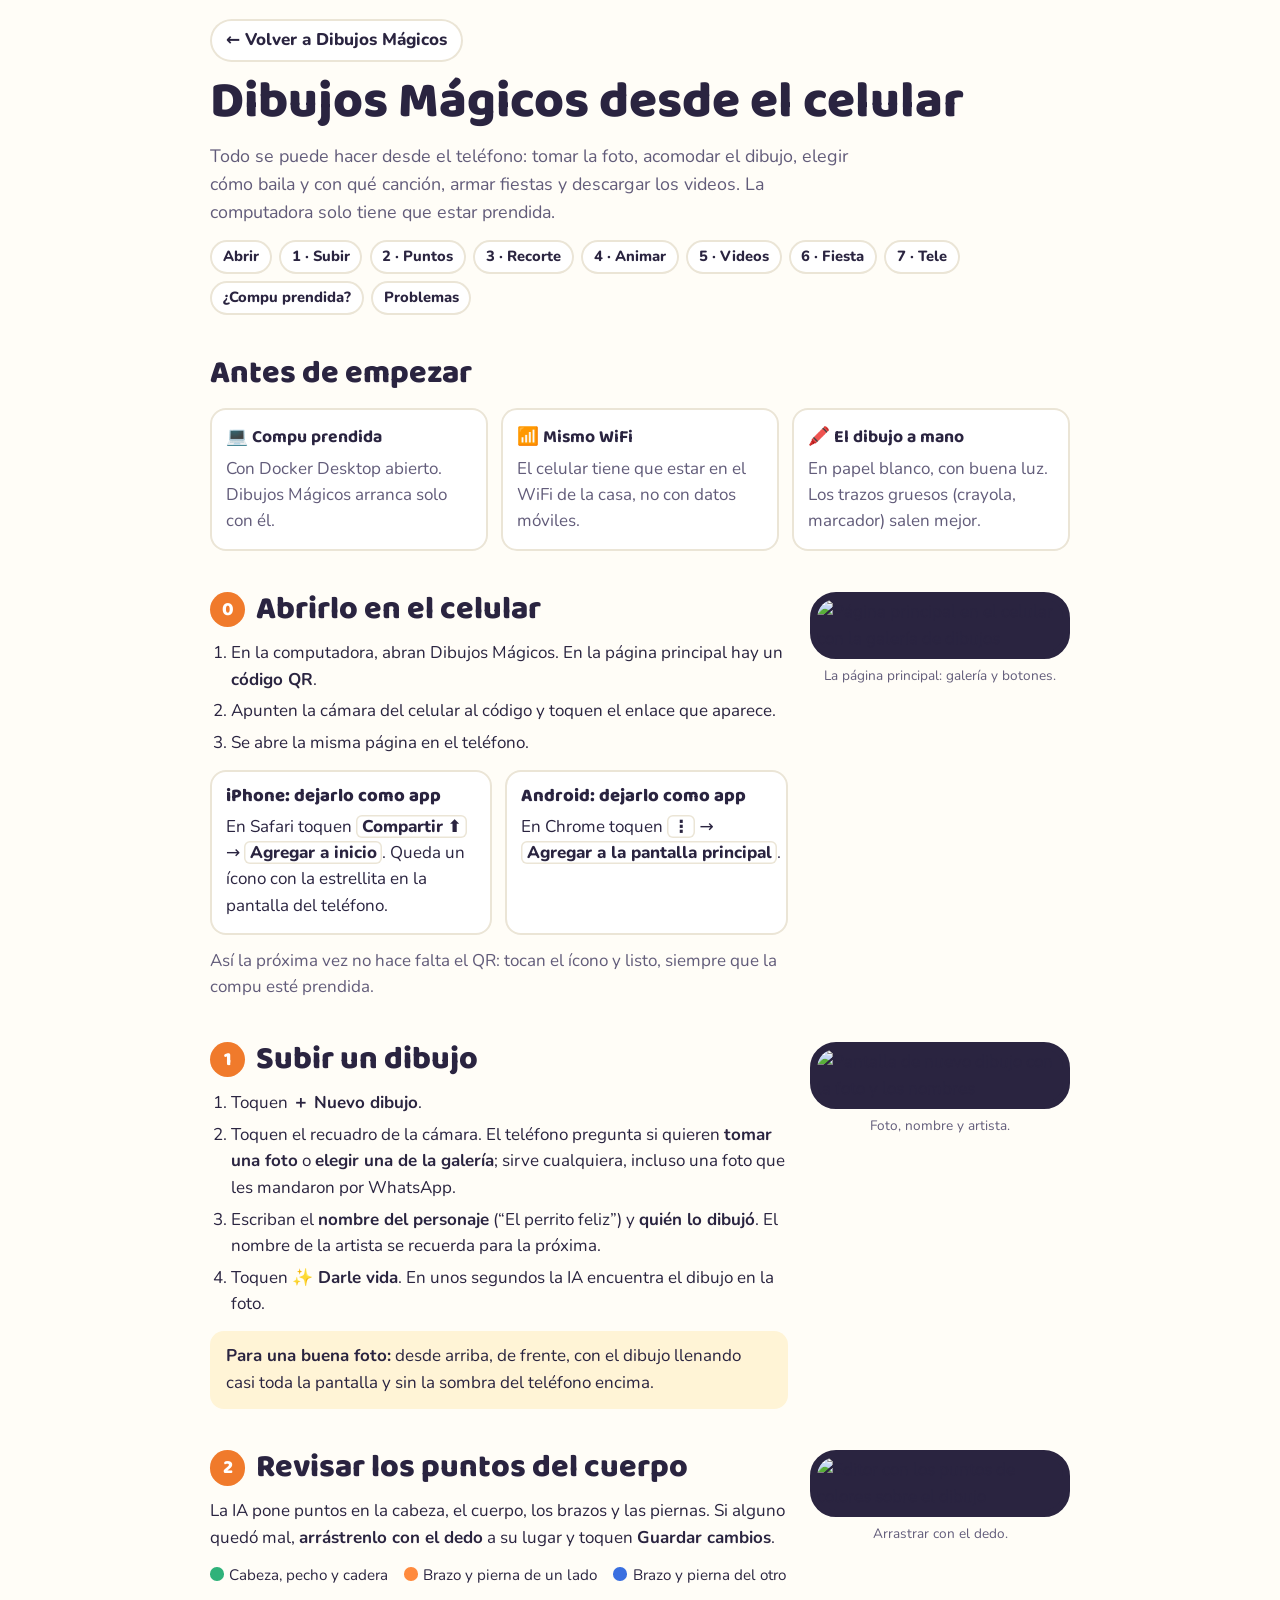
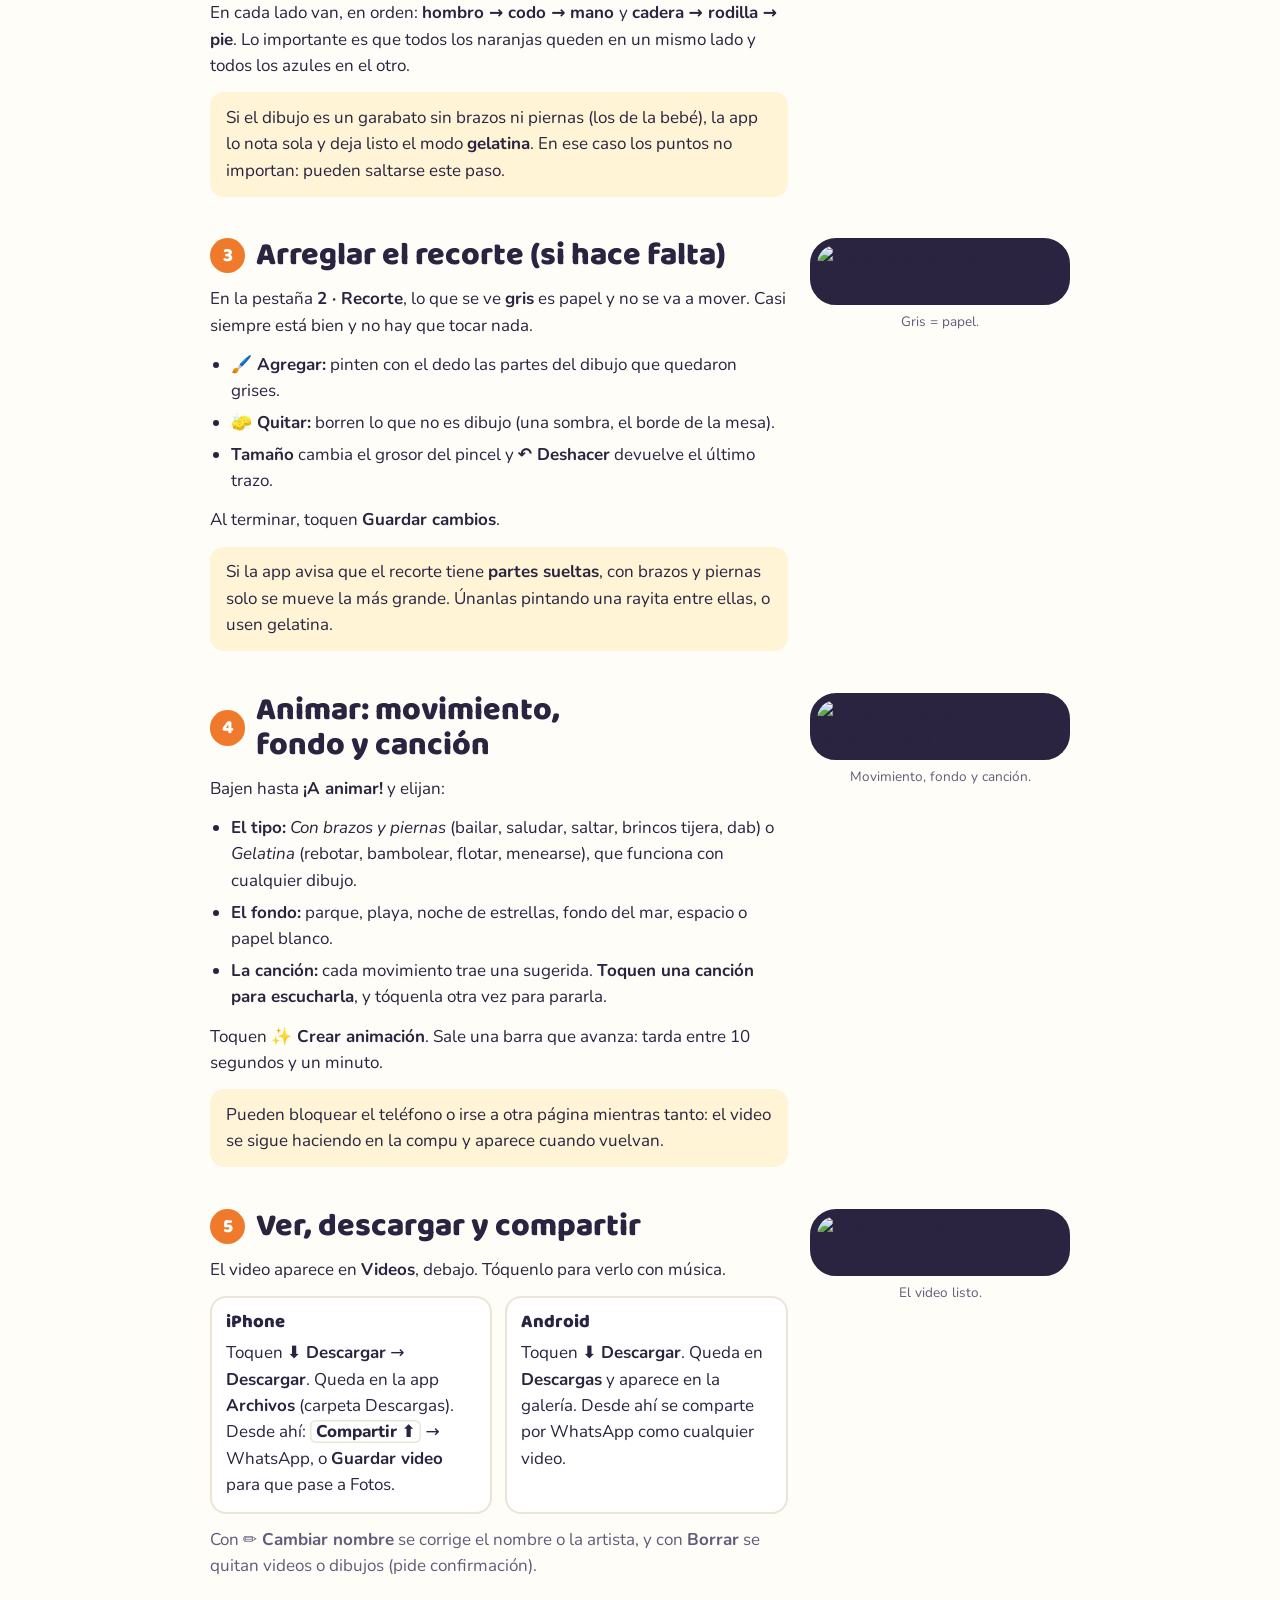
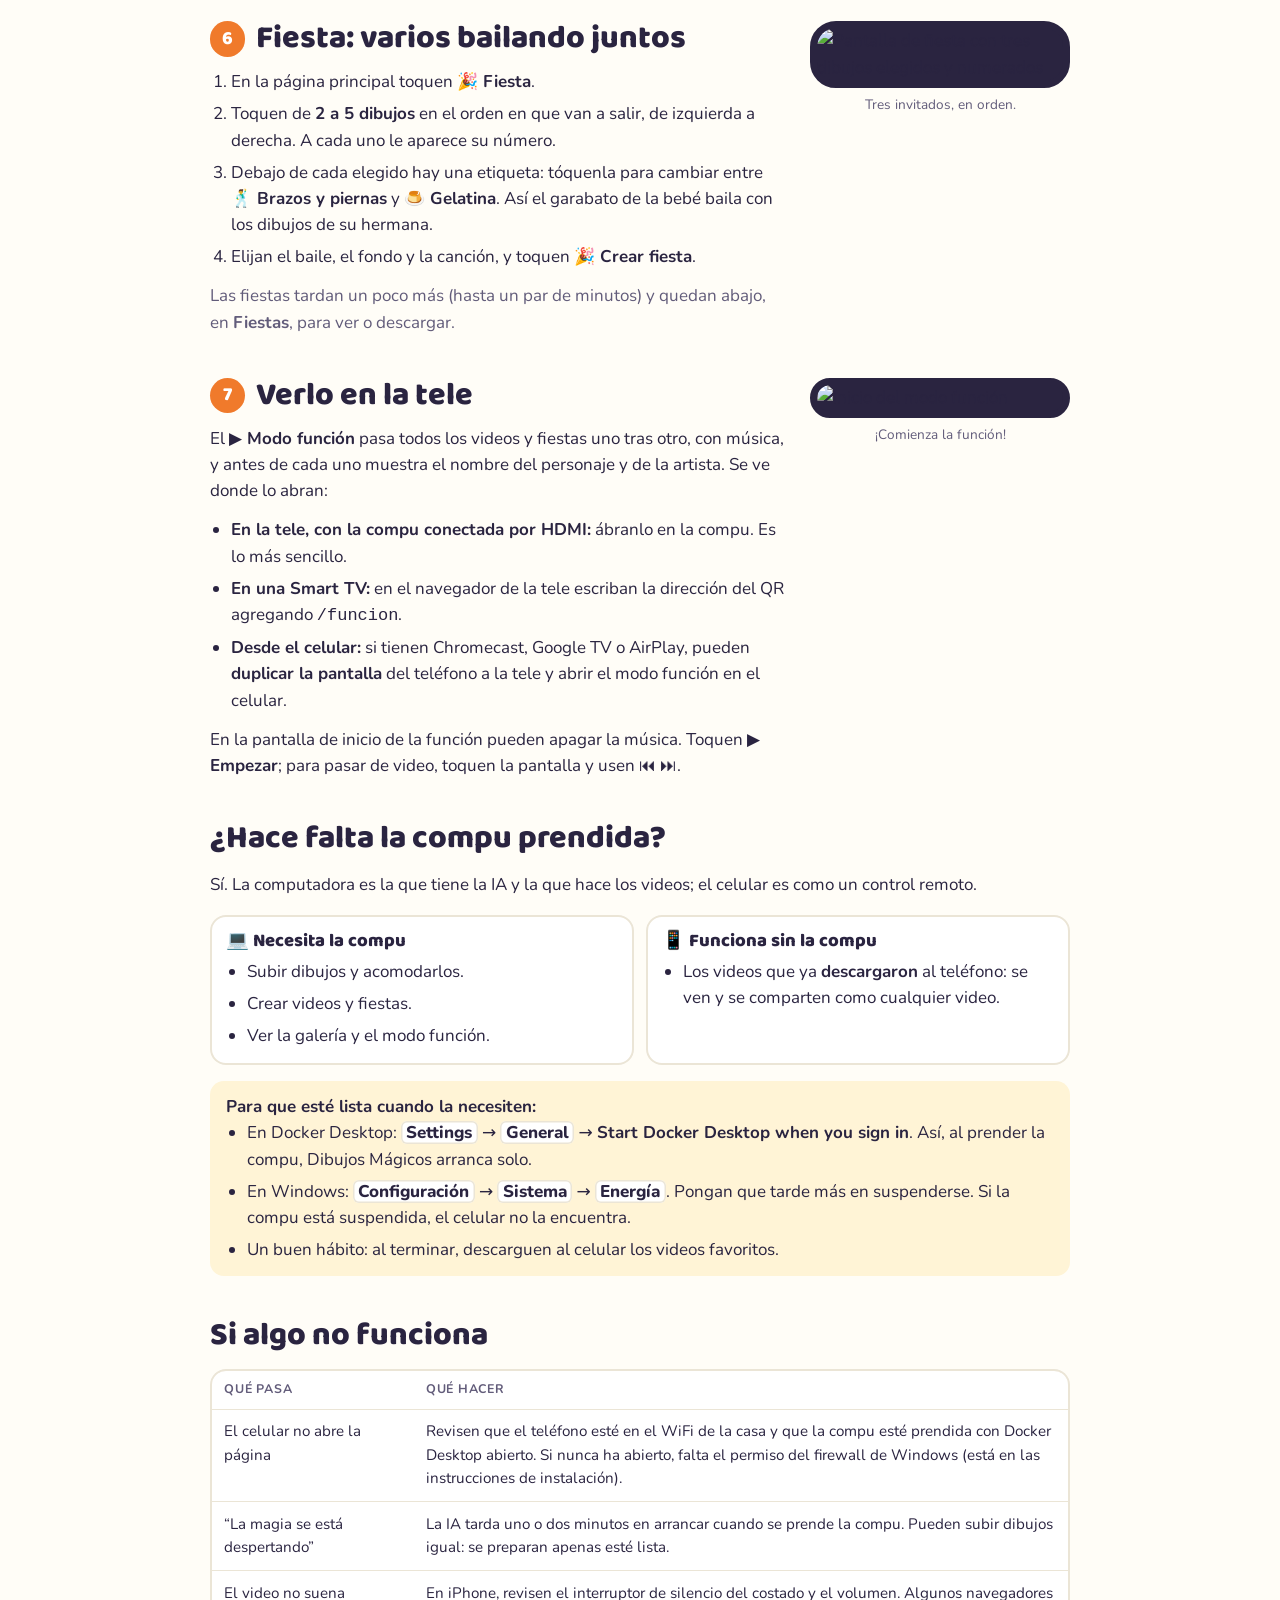
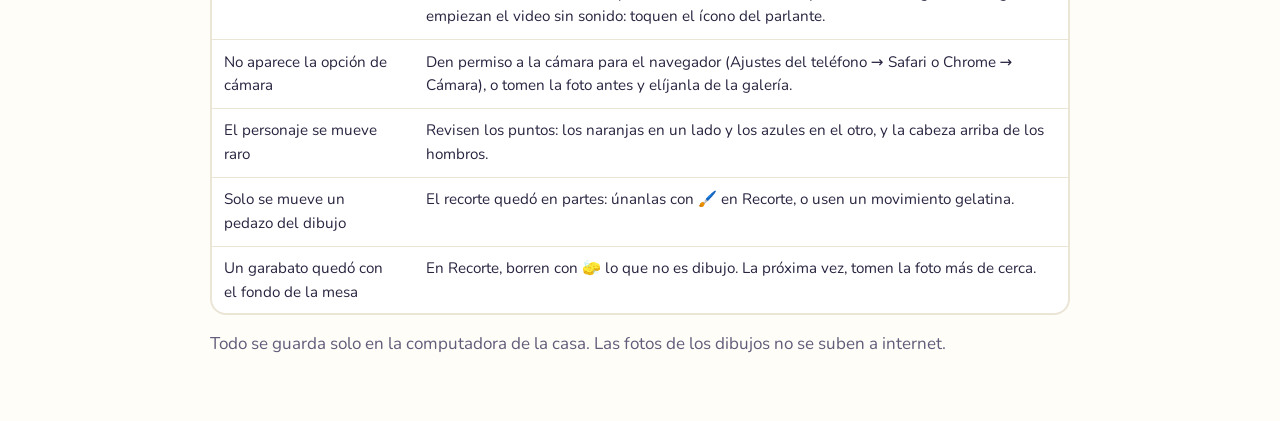
==== dibujos-magicos/app/static/ayuda.html @ 92620106 "Guía para usar Dibujos Mágicos desde el celular - Página /ayuda (botón "❓ Ayuda") con el paso a paso" ====
<!doctype html>
<html lang="es">
<head>
<meta charset="utf-8">
<meta name="viewport" content="width=device-width, initial-scale=1, viewport-fit=cover">
<title>Guía de Dibujos Mágicos</title>
<meta name="claude:viewport-fit-sides" content="cover">
<link rel="icon" href="/static/logo.svg">
<link rel="apple-touch-icon" href="/static/apple-touch-icon.png">
<link rel="manifest" href="/static/manifest.webmanifest">
<meta name="theme-color" content="#fffdf7">
<link rel="stylesheet" href="https://fonts.googleapis.com/css2?family=Baloo+2:wght@600;800&family=Nunito:wght@400;600;700;800&display=swap">
<!-- INICIO-ESTILO -->
<style>
/* Cuaderno de crayolas: papel cálido, una sola columna de lectura, capturas en marco de celular. Tema claro a propósito (como la app). */
:root{
  --papel:#fffdf7; --hoja:#ffffff; --tinta:#2a2440; --suave:#625c7a; --linea:#ebe5d6;
  --azul:#3a6fe0; --naranja:#f07a2b; --verde:#1f9e68; --amarillo:#ffc93c; --rosa:#e8517f;
  --titulo:"Baloo 2","Trebuchet MS",system-ui,sans-serif;
  --texto:"Nunito",system-ui,-apple-system,"Segoe UI",sans-serif;
  color-scheme:light;
}
*{box-sizing:border-box}
body{margin:0;background:var(--papel);color:var(--tinta);font-family:var(--texto);font-size:17px;line-height:1.55;
  padding-left:max(16px,env(safe-area-inset-left,0px));padding-right:max(16px,env(safe-area-inset-right,0px));padding-block:1.2rem 4rem}
.hoja{max-width:860px;margin:0 auto;display:flex;flex-direction:column;gap:2.6rem}
h1,h2,h3{font-family:var(--titulo);line-height:1.1;margin:0;text-wrap:balance}
h1{font-size:clamp(2.1rem,7vw,3.2rem);font-weight:800}
h2{font-size:clamp(1.5rem,4.6vw,2rem);font-weight:800}
h3{font-size:1.15rem;font-weight:800}
p,ul,ol{margin:0}
ul,ol{padding-left:1.3rem;display:flex;flex-direction:column;gap:.35rem}
a{color:var(--azul)}
a:focus-visible{outline:3px solid var(--amarillo);outline-offset:2px}
.suave{color:var(--suave)}
.volver{display:inline-flex;align-items:center;gap:.4rem;font-weight:800;text-decoration:none;color:var(--tinta);
  background:var(--hoja);border-radius:999px;padding:.5rem 1rem;box-shadow:0 0 0 2px var(--linea) inset;align-self:flex-start}
.cabecera{display:flex;flex-direction:column;gap:.8rem}
.cabecera .lead{font-size:1.12rem;color:var(--suave);max-width:60ch}
.indice{display:flex;flex-wrap:wrap;gap:.45rem}
.indice a{text-decoration:none;font-weight:800;font-size:.92rem;color:var(--tinta);background:var(--hoja);border-radius:999px;
  padding:.35rem .8rem;box-shadow:0 0 0 2px var(--linea) inset}
.antes{display:grid;grid-template-columns:repeat(3,1fr);gap:.8rem}
@media (max-width:700px){.antes{grid-template-columns:1fr}}
.antes div{background:var(--hoja);border-radius:16px;box-shadow:0 0 0 2px var(--linea) inset;padding:1rem;display:flex;flex-direction:column;gap:.3rem}
.antes b{font-family:var(--titulo);font-size:1.1rem}
section{display:flex;flex-direction:column;gap:1rem;scroll-margin-top:1rem}
.paso{display:grid;grid-template-columns:minmax(0,1fr) 260px;gap:1.4rem;align-items:start}
.paso.sin-foto{grid-template-columns:1fr}
@media (max-width:700px){.paso{grid-template-columns:1fr}}
.paso > div{display:flex;flex-direction:column;gap:.8rem;min-width:0}
.num{display:inline-grid;place-items:center;width:2.2rem;height:2.2rem;border-radius:50%;background:var(--naranja);color:#fff;
  font-family:var(--titulo);font-weight:800;font-size:1.2rem;flex:none}
.titulo-paso{display:flex;align-items:center;gap:.7rem}
figure{margin:0;display:flex;flex-direction:column;gap:.4rem;align-items:center}
.celular{width:100%;max-width:260px;border-radius:26px;border:7px solid var(--tinta);background:var(--tinta);overflow:hidden;display:block}
.celular img{width:100%;display:block;border-radius:18px}
figcaption{font-size:.85rem;color:var(--suave);text-align:center}
.consejo{background:#fff4d6;border-radius:14px;padding:.8rem 1rem}
.ojo{background:#fde8e5;border-radius:14px;padding:.8rem 1rem}
.colores{display:flex;flex-wrap:wrap;gap:.4rem 1rem;font-size:.95rem}
.colores span::before{content:"";display:inline-block;width:.85rem;height:.85rem;border-radius:50%;margin-right:.35rem;vertical-align:-1px;background:var(--c)}
.dos-col{display:grid;grid-template-columns:1fr 1fr;gap:.8rem}
@media (max-width:700px){.dos-col{grid-template-columns:1fr}}
.dos-col > div{background:var(--hoja);border-radius:16px;box-shadow:0 0 0 2px var(--linea) inset;padding:1rem;display:flex;flex-direction:column;gap:.5rem;min-width:0}
.tabla{overflow-x:auto;background:var(--hoja);border-radius:16px;box-shadow:0 0 0 2px var(--linea) inset}
table{border-collapse:collapse;width:100%;min-width:520px;font-size:.95rem}
th,td{text-align:left;padding:.65rem .9rem;border-bottom:1px solid var(--linea);vertical-align:top}
th{font-size:.78rem;letter-spacing:.06em;text-transform:uppercase;color:var(--suave)}
tr:last-child td{border-bottom:0}
kbd{font-family:var(--texto);font-weight:800;background:var(--hoja);border-radius:6px;padding:0 .35rem;box-shadow:0 0 0 1.5px var(--linea) inset;white-space:nowrap}
</style>
<!-- FIN-ESTILO -->
</head>
<body>
<!-- INICIO-CUERPO -->
<main class="hoja">
  <header class="cabecera">
    <a class="volver" href="/" id="volver">← Volver a Dibujos Mágicos</a>
    <h1>Dibujos Mágicos desde el celular</h1>
    <p class="lead">Todo se puede hacer desde el teléfono: tomar la foto, acomodar el dibujo, elegir cómo baila y con qué canción, armar fiestas y descargar los videos. La computadora solo tiene que estar prendida.</p>
    <nav class="indice" aria-label="Contenido">
      <a href="#abrir">Abrir</a><a href="#subir">1 · Subir</a><a href="#puntos">2 · Puntos</a><a href="#recorte">3 · Recorte</a>
      <a href="#animar">4 · Animar</a><a href="#videos">5 · Videos</a><a href="#fiesta">6 · Fiesta</a><a href="#tele">7 · Tele</a><a href="#compu">¿Compu prendida?</a><a href="#problemas">Problemas</a>
    </nav>
  </header>

  <section>
    <h2>Antes de empezar</h2>
    <div class="antes">
      <div><b>💻 Compu prendida</b><span class="suave">Con Docker Desktop abierto. Dibujos Mágicos arranca solo con él.</span></div>
      <div><b>📶 Mismo WiFi</b><span class="suave">El celular tiene que estar en el WiFi de la casa, no con datos móviles.</span></div>
      <div><b>🖍️ El dibujo a mano</b><span class="suave">En papel blanco, con buena luz. Los trazos gruesos (crayola, marcador) salen mejor.</span></div>
    </div>
  </section>

  <section id="abrir">
    <div class="paso">
      <div>
        <div class="titulo-paso"><span class="num">0</span><h2>Abrirlo en el celular</h2></div>
        <ol>
          <li>En la computadora, abran Dibujos Mágicos. En la página principal hay un <b>código QR</b>.</li>
          <li>Apunten la cámara del celular al código y toquen el enlace que aparece.</li>
          <li>Se abre la misma página en el teléfono.</li>
        </ol>
        <div class="dos-col">
          <div><h3>iPhone: dejarlo como app</h3><p>En Safari toquen <kbd>Compartir ⬆︎</kbd> → <kbd>Agregar a inicio</kbd>. Queda un ícono con la estrellita en la pantalla del teléfono.</p></div>
          <div><h3>Android: dejarlo como app</h3><p>En Chrome toquen <kbd>⋮</kbd> → <kbd>Agregar a la pantalla principal</kbd>.</p></div>
        </div>
        <p class="suave">Así la próxima vez no hace falta el QR: tocan el ícono y listo, siempre que la compu esté prendida.</p>
      </div>
      <figure><span class="celular"><img src="/static/ayuda/01-inicio.jpg" alt="Página principal en el celular con la galería de dibujos" loading="lazy"></span><figcaption>La página principal: galería y botones.</figcaption></figure>
    </div>
  </section>

  <section id="subir">
    <div class="paso">
      <div>
        <div class="titulo-paso"><span class="num">1</span><h2>Subir un dibujo</h2></div>
        <ol>
          <li>Toquen <b>＋ Nuevo dibujo</b>.</li>
          <li>Toquen el recuadro de la cámara. El teléfono pregunta si quieren <b>tomar una foto</b> o <b>elegir una de la galería</b>; sirve cualquiera, incluso una foto que les mandaron por WhatsApp.</li>
          <li>Escriban el <b>nombre del personaje</b> (“El perrito feliz”) y <b>quién lo dibujó</b>. El nombre de la artista se recuerda para la próxima.</li>
          <li>Toquen <b>✨ Darle vida</b>. En unos segundos la IA encuentra el dibujo en la foto.</li>
        </ol>
        <div class="consejo"><b>Para una buena foto:</b> desde arriba, de frente, con el dibujo llenando casi toda la pantalla y sin la sombra del teléfono encima.</div>
      </div>
      <figure><span class="celular"><img src="/static/ayuda/02-nuevo.jpg" alt="Pantalla de nuevo dibujo con la foto y los nombres" loading="lazy"></span><figcaption>Foto, nombre y artista.</figcaption></figure>
    </div>
  </section>

  <section id="puntos">
    <div class="paso">
      <div>
        <div class="titulo-paso"><span class="num">2</span><h2>Revisar los puntos del cuerpo</h2></div>
        <p>La IA pone puntos en la cabeza, el cuerpo, los brazos y las piernas. Si alguno quedó mal, <b>arrástrenlo con el dedo</b> a su lugar y toquen <b>Guardar cambios</b>.</p>
        <div class="colores">
          <span style="--c:#2fb27a">Cabeza, pecho y cadera</span>
          <span style="--c:#ff8a3d">Brazo y pierna de un lado</span>
          <span style="--c:#3a6fe0">Brazo y pierna del otro</span>
        </div>
        <p>En cada lado van, en orden: <b>hombro → codo → mano</b> y <b>cadera → rodilla → pie</b>. Lo importante es que todos los naranjas queden en un mismo lado y todos los azules en el otro.</p>
        <div class="consejo">Si el dibujo es un garabato sin brazos ni piernas (los de la bebé), la app lo nota sola y deja listo el modo <b>gelatina</b>. En ese caso los puntos no importan: pueden saltarse este paso.</div>
      </div>
      <figure><span class="celular"><img src="/static/ayuda/03-puntos.jpg" alt="Editor con los puntos de colores sobre el dibujo" loading="lazy"></span><figcaption>Arrastrar con el dedo.</figcaption></figure>
    </div>
  </section>

  <section id="recorte">
    <div class="paso">
      <div>
        <div class="titulo-paso"><span class="num">3</span><h2>Arreglar el recorte (si hace falta)</h2></div>
        <p>En la pestaña <b>2 · Recorte</b>, lo que se ve <b>gris</b> es papel y no se va a mover. Casi siempre está bien y no hay que tocar nada.</p>
        <ul>
          <li><b>🖌️ Agregar:</b> pinten con el dedo las partes del dibujo que quedaron grises.</li>
          <li><b>🧽 Quitar:</b> borren lo que no es dibujo (una sombra, el borde de la mesa).</li>
          <li><b>Tamaño</b> cambia el grosor del pincel y <b>↶ Deshacer</b> devuelve el último trazo.</li>
        </ul>
        <p>Al terminar, toquen <b>Guardar cambios</b>.</p>
        <div class="consejo">Si la app avisa que el recorte tiene <b>partes sueltas</b>, con brazos y piernas solo se mueve la más grande. Únanlas pintando una rayita entre ellas, o usen gelatina.</div>
      </div>
      <figure><span class="celular"><img src="/static/ayuda/04-recorte.jpg" alt="Pestaña de recorte con el papel en gris y los pinceles" loading="lazy"></span><figcaption>Gris = papel.</figcaption></figure>
    </div>
  </section>

  <section id="animar">
    <div class="paso">
      <div>
        <div class="titulo-paso"><span class="num">4</span><h2>Animar: movimiento, fondo y canción</h2></div>
        <p>Bajen hasta <b>¡A animar!</b> y elijan:</p>
        <ul>
          <li><b>El tipo:</b> <i>Con brazos y piernas</i> (bailar, saludar, saltar, brincos tijera, dab) o <i>Gelatina</i> (rebotar, bambolear, flotar, menearse), que funciona con cualquier dibujo.</li>
          <li><b>El fondo:</b> parque, playa, noche de estrellas, fondo del mar, espacio o papel blanco.</li>
          <li><b>La canción:</b> cada movimiento trae una sugerida. <b>Toquen una canción para escucharla</b>, y tóquenla otra vez para pararla.</li>
        </ul>
        <p>Toquen <b>✨ Crear animación</b>. Sale una barra que avanza: tarda entre 10 segundos y un minuto.</p>
        <div class="consejo">Pueden bloquear el teléfono o irse a otra página mientras tanto: el video se sigue haciendo en la compu y aparece cuando vuelvan.</div>
      </div>
      <figure><span class="celular"><img src="/static/ayuda/05-animar.jpg" alt="Panel para elegir movimiento, fondo y música" loading="lazy"></span><figcaption>Movimiento, fondo y canción.</figcaption></figure>
    </div>
  </section>

  <section id="videos">
    <div class="paso">
      <div>
        <div class="titulo-paso"><span class="num">5</span><h2>Ver, descargar y compartir</h2></div>
        <p>El video aparece en <b>Videos</b>, debajo. Tóquenlo para verlo con música.</p>
        <div class="dos-col">
          <div><h3>iPhone</h3><p>Toquen <b>⬇ Descargar</b> → <b>Descargar</b>. Queda en la app <b>Archivos</b> (carpeta Descargas). Desde ahí: <kbd>Compartir ⬆︎</kbd> → WhatsApp, o <b>Guardar video</b> para que pase a Fotos.</p></div>
          <div><h3>Android</h3><p>Toquen <b>⬇ Descargar</b>. Queda en <b>Descargas</b> y aparece en la galería. Desde ahí se comparte por WhatsApp como cualquier video.</p></div>
        </div>
        <p class="suave">Con <b>✏️ Cambiar nombre</b> se corrige el nombre o la artista, y con <b>Borrar</b> se quitan videos o dibujos (pide confirmación).</p>
      </div>
      <figure><span class="celular"><img src="/static/ayuda/06-video.jpg" alt="Video terminado con botones de descargar y borrar" loading="lazy"></span><figcaption>El video listo.</figcaption></figure>
    </div>
  </section>

  <section id="fiesta">
    <div class="paso">
      <div>
        <div class="titulo-paso"><span class="num">6</span><h2>Fiesta: varios bailando juntos</h2></div>
        <ol>
          <li>En la página principal toquen <b>🎉 Fiesta</b>.</li>
          <li>Toquen de <b>2 a 5 dibujos</b> en el orden en que van a salir, de izquierda a derecha. A cada uno le aparece su número.</li>
          <li>Debajo de cada elegido hay una etiqueta: tóquenla para cambiar entre <b>🕺 Brazos y piernas</b> y <b>🍮 Gelatina</b>. Así el garabato de la bebé baila con los dibujos de su hermana.</li>
          <li>Elijan el baile, el fondo y la canción, y toquen <b>🎉 Crear fiesta</b>.</li>
        </ol>
        <p class="suave">Las fiestas tardan un poco más (hasta un par de minutos) y quedan abajo, en <b>Fiestas</b>, para ver o descargar.</p>
      </div>
      <figure><span class="celular"><img src="/static/ayuda/07-fiesta.jpg" alt="Pantalla de fiesta con tres dibujos elegidos y numerados" loading="lazy"></span><figcaption>Tres invitados, en orden.</figcaption></figure>
    </div>
  </section>

  <section id="tele">
    <div class="paso">
      <div>
        <div class="titulo-paso"><span class="num">7</span><h2>Verlo en la tele</h2></div>
        <p>El <b>▶ Modo función</b> pasa todos los videos y fiestas uno tras otro, con música, y antes de cada uno muestra el nombre del personaje y de la artista. Se ve donde lo abran:</p>
        <ul>
          <li><b>En la tele, con la compu conectada por HDMI:</b> ábranlo en la compu. Es lo más sencillo.</li>
          <li><b>En una Smart TV:</b> en el navegador de la tele escriban la dirección del QR agregando <code>/funcion</code>.</li>
          <li><b>Desde el celular:</b> si tienen Chromecast, Google TV o AirPlay, pueden <b>duplicar la pantalla</b> del teléfono a la tele y abrir el modo función en el celular.</li>
        </ul>
        <p>En la pantalla de inicio de la función pueden apagar la música. Toquen <b>▶ Empezar</b>; para pasar de video, toquen la pantalla y usen ⏮ ⏭.</p>
      </div>
      <figure><span class="celular"><img src="/static/ayuda/08-funcion.jpg" alt="Inicio del modo función" loading="lazy"></span><figcaption>¡Comienza la función!</figcaption></figure>
    </div>
  </section>

  <section id="compu">
    <h2>¿Hace falta la compu prendida?</h2>
    <p>Sí. La computadora es la que tiene la IA y la que hace los videos; el celular es como un control remoto.</p>
    <div class="dos-col">
      <div><h3>💻 Necesita la compu</h3><ul><li>Subir dibujos y acomodarlos.</li><li>Crear videos y fiestas.</li><li>Ver la galería y el modo función.</li></ul></div>
      <div><h3>📱 Funciona sin la compu</h3><ul><li>Los videos que ya <b>descargaron</b> al teléfono: se ven y se comparten como cualquier video.</li></ul></div>
    </div>
    <div class="consejo"><b>Para que esté lista cuando la necesiten:</b>
      <ul>
        <li>En Docker Desktop: <kbd>Settings</kbd> → <kbd>General</kbd> → <b>Start Docker Desktop when you sign in</b>. Así, al prender la compu, Dibujos Mágicos arranca solo.</li>
        <li>En Windows: <kbd>Configuración</kbd> → <kbd>Sistema</kbd> → <kbd>Energía</kbd>. Pongan que tarde más en suspenderse. Si la compu está suspendida, el celular no la encuentra.</li>
        <li>Un buen hábito: al terminar, descarguen al celular los videos favoritos.</li>
      </ul>
    </div>
  </section>

  <section id="problemas">
    <h2>Si algo no funciona</h2>
    <div class="tabla"><table>
      <thead><tr><th>Qué pasa</th><th>Qué hacer</th></tr></thead>
      <tbody>
        <tr><td>El celular no abre la página</td><td>Revisen que el teléfono esté en el WiFi de la casa y que la compu esté prendida con Docker Desktop abierto. Si nunca ha abierto, falta el permiso del firewall de Windows (está en las instrucciones de instalación).</td></tr>
        <tr><td>“La magia se está despertando”</td><td>La IA tarda uno o dos minutos en arrancar cuando se prende la compu. Pueden subir dibujos igual: se preparan apenas esté lista.</td></tr>
        <tr><td>El video no suena</td><td>En iPhone, revisen el interruptor de silencio del costado y el volumen. Algunos navegadores empiezan el video sin sonido: toquen el ícono del parlante.</td></tr>
        <tr><td>No aparece la opción de cámara</td><td>Den permiso a la cámara para el navegador (Ajustes del teléfono → Safari o Chrome → Cámara), o tomen la foto antes y elíjanla de la galería.</td></tr>
        <tr><td>El personaje se mueve raro</td><td>Revisen los puntos: los naranjas en un lado y los azules en el otro, y la cabeza arriba de los hombros.</td></tr>
        <tr><td>Solo se mueve un pedazo del dibujo</td><td>El recorte quedó en partes: únanlas con 🖌️ en Recorte, o usen un movimiento gelatina.</td></tr>
        <tr><td>Un garabato quedó con el fondo de la mesa</td><td>En Recorte, borren con 🧽 lo que no es dibujo. La próxima vez, tomen la foto más de cerca.</td></tr>
      </tbody>
    </table></div>
    <p class="suave">Todo se guarda solo en la computadora de la casa. Las fotos de los dibujos no se suben a internet.</p>
  </section>
</main>
<!-- FIN-CUERPO -->
</body>
</html>
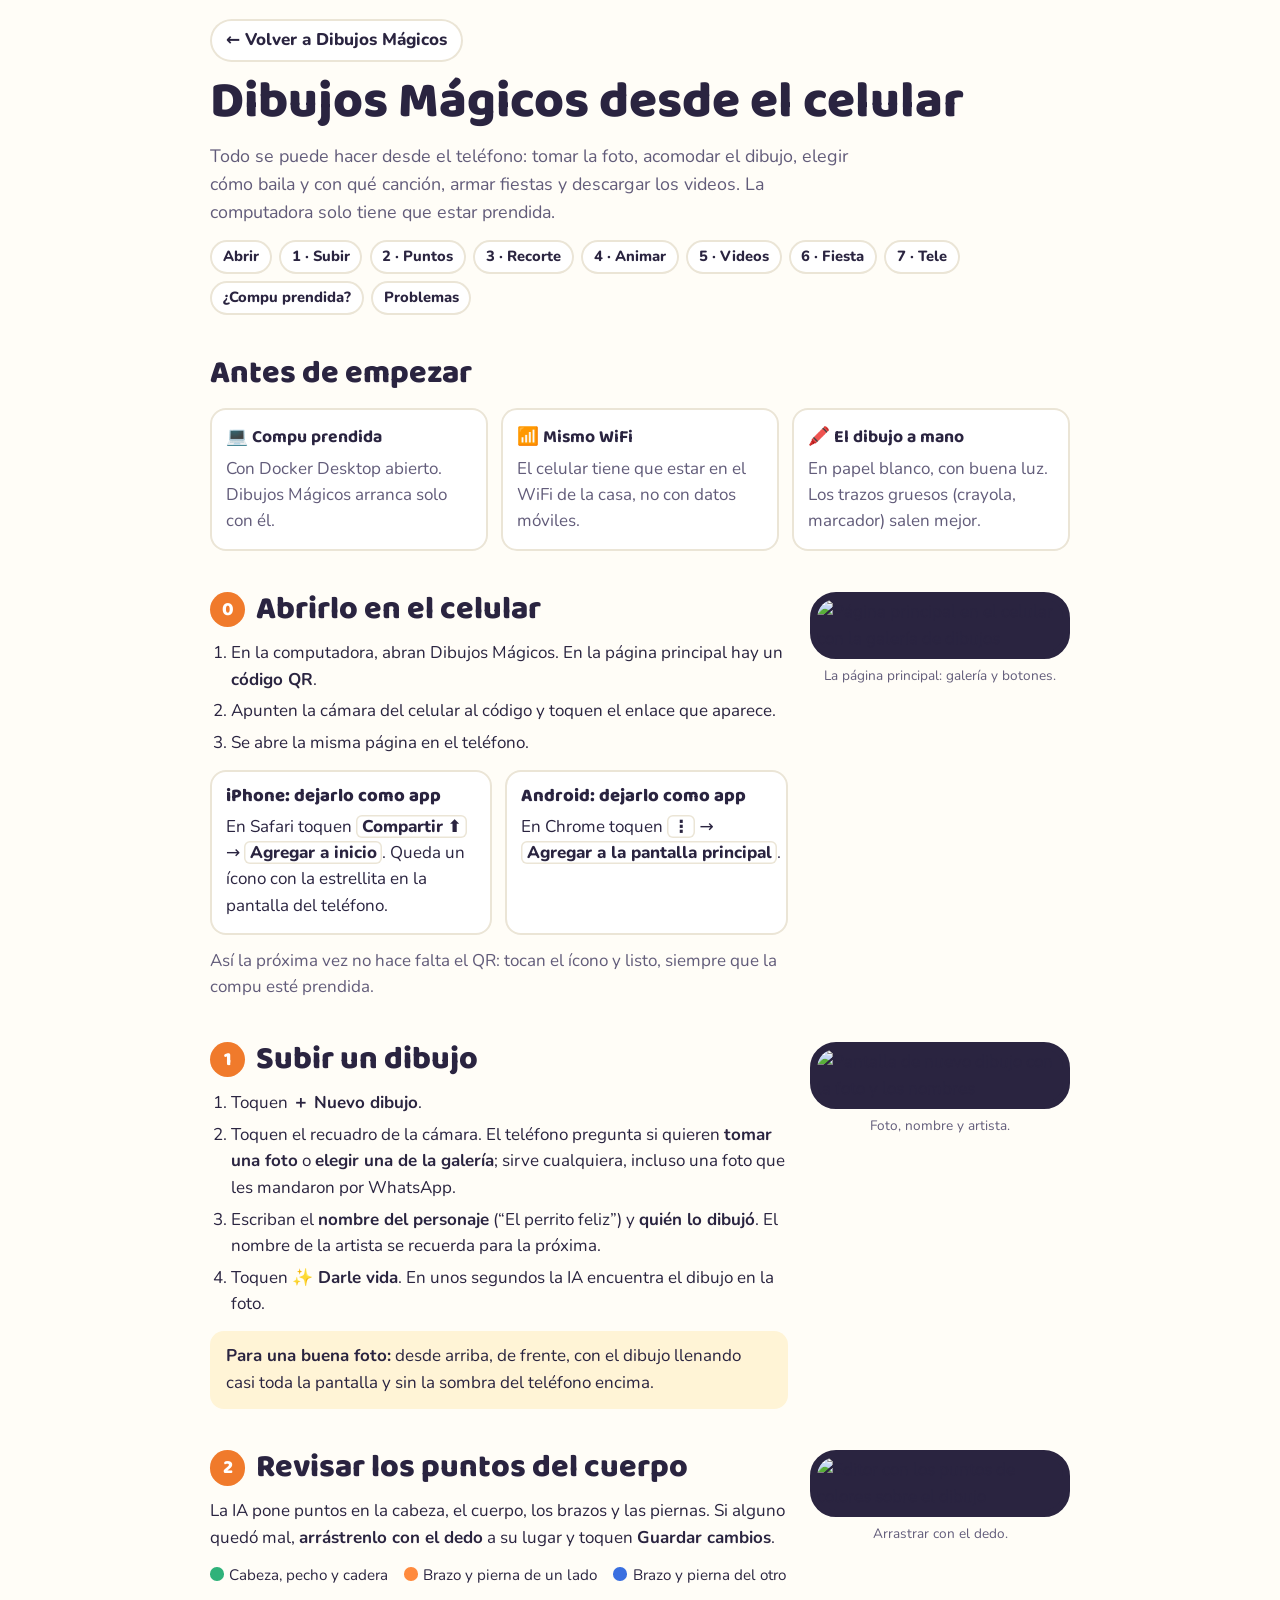
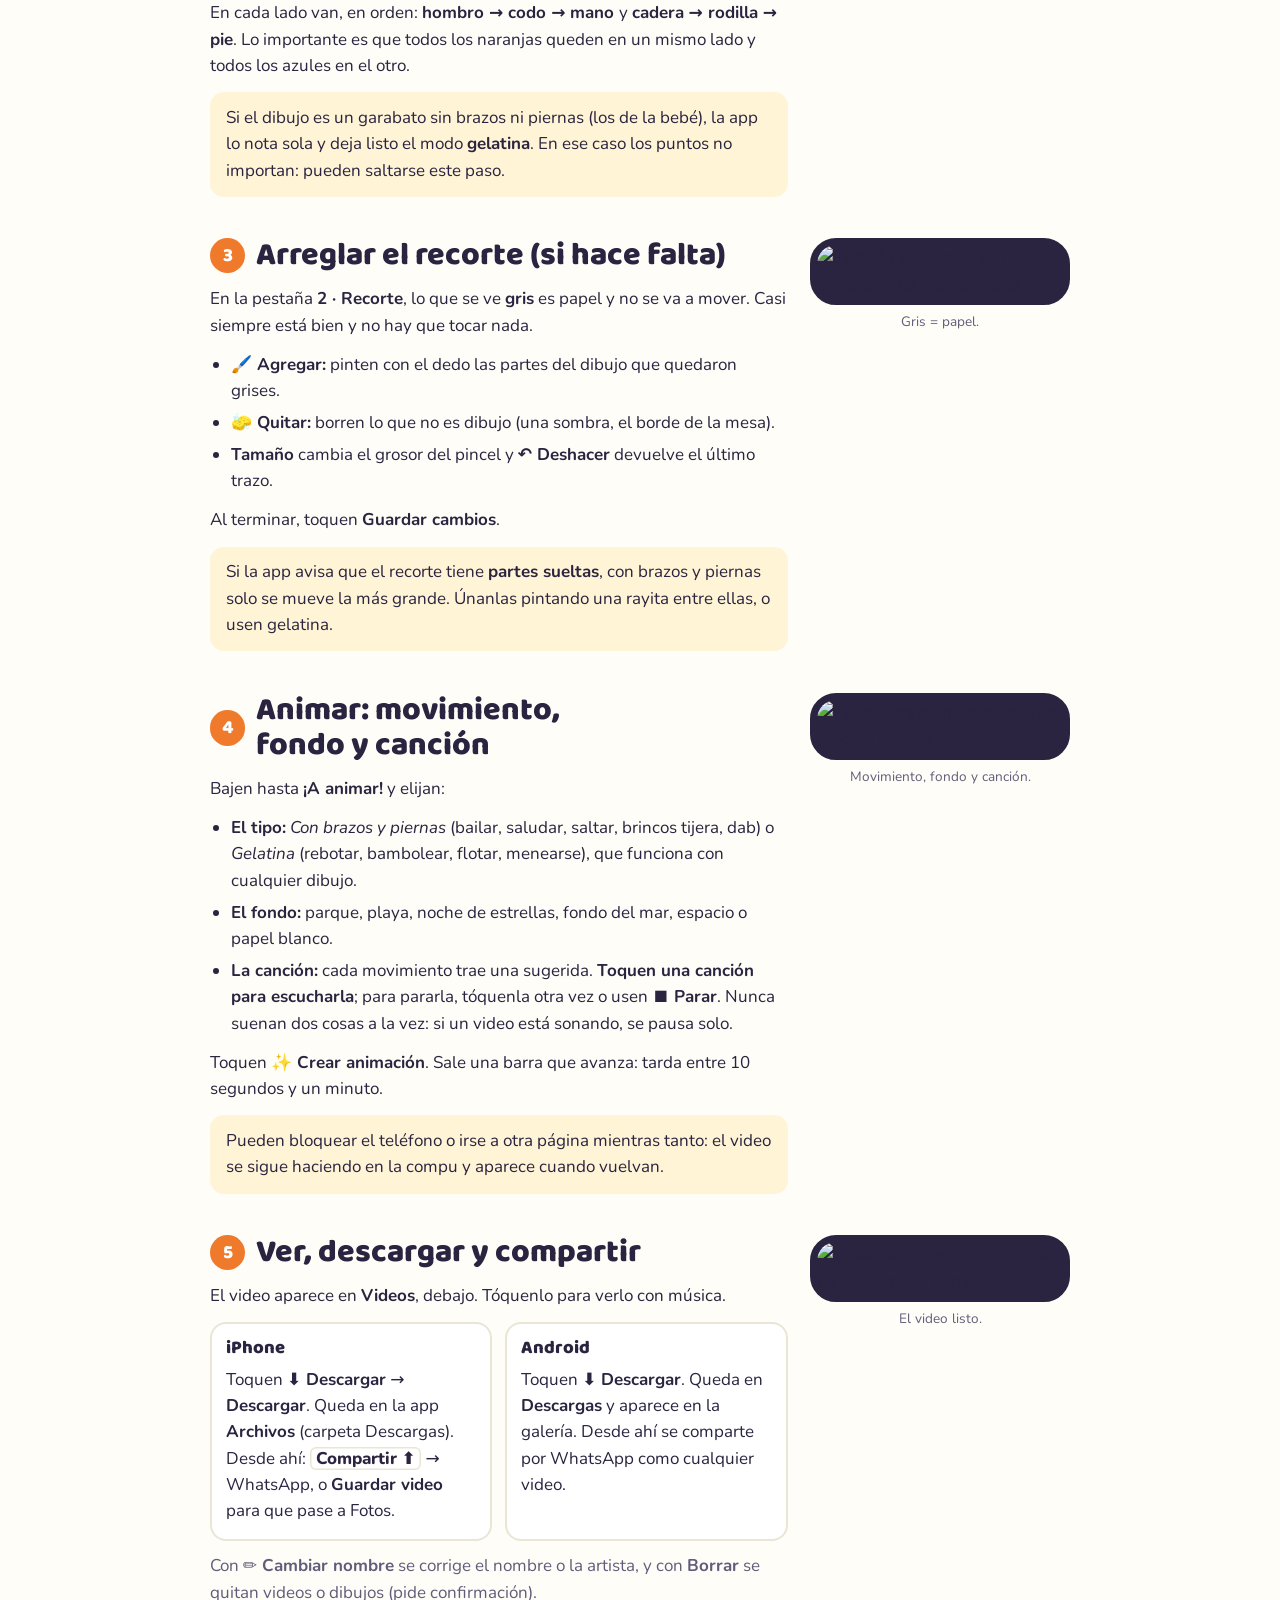
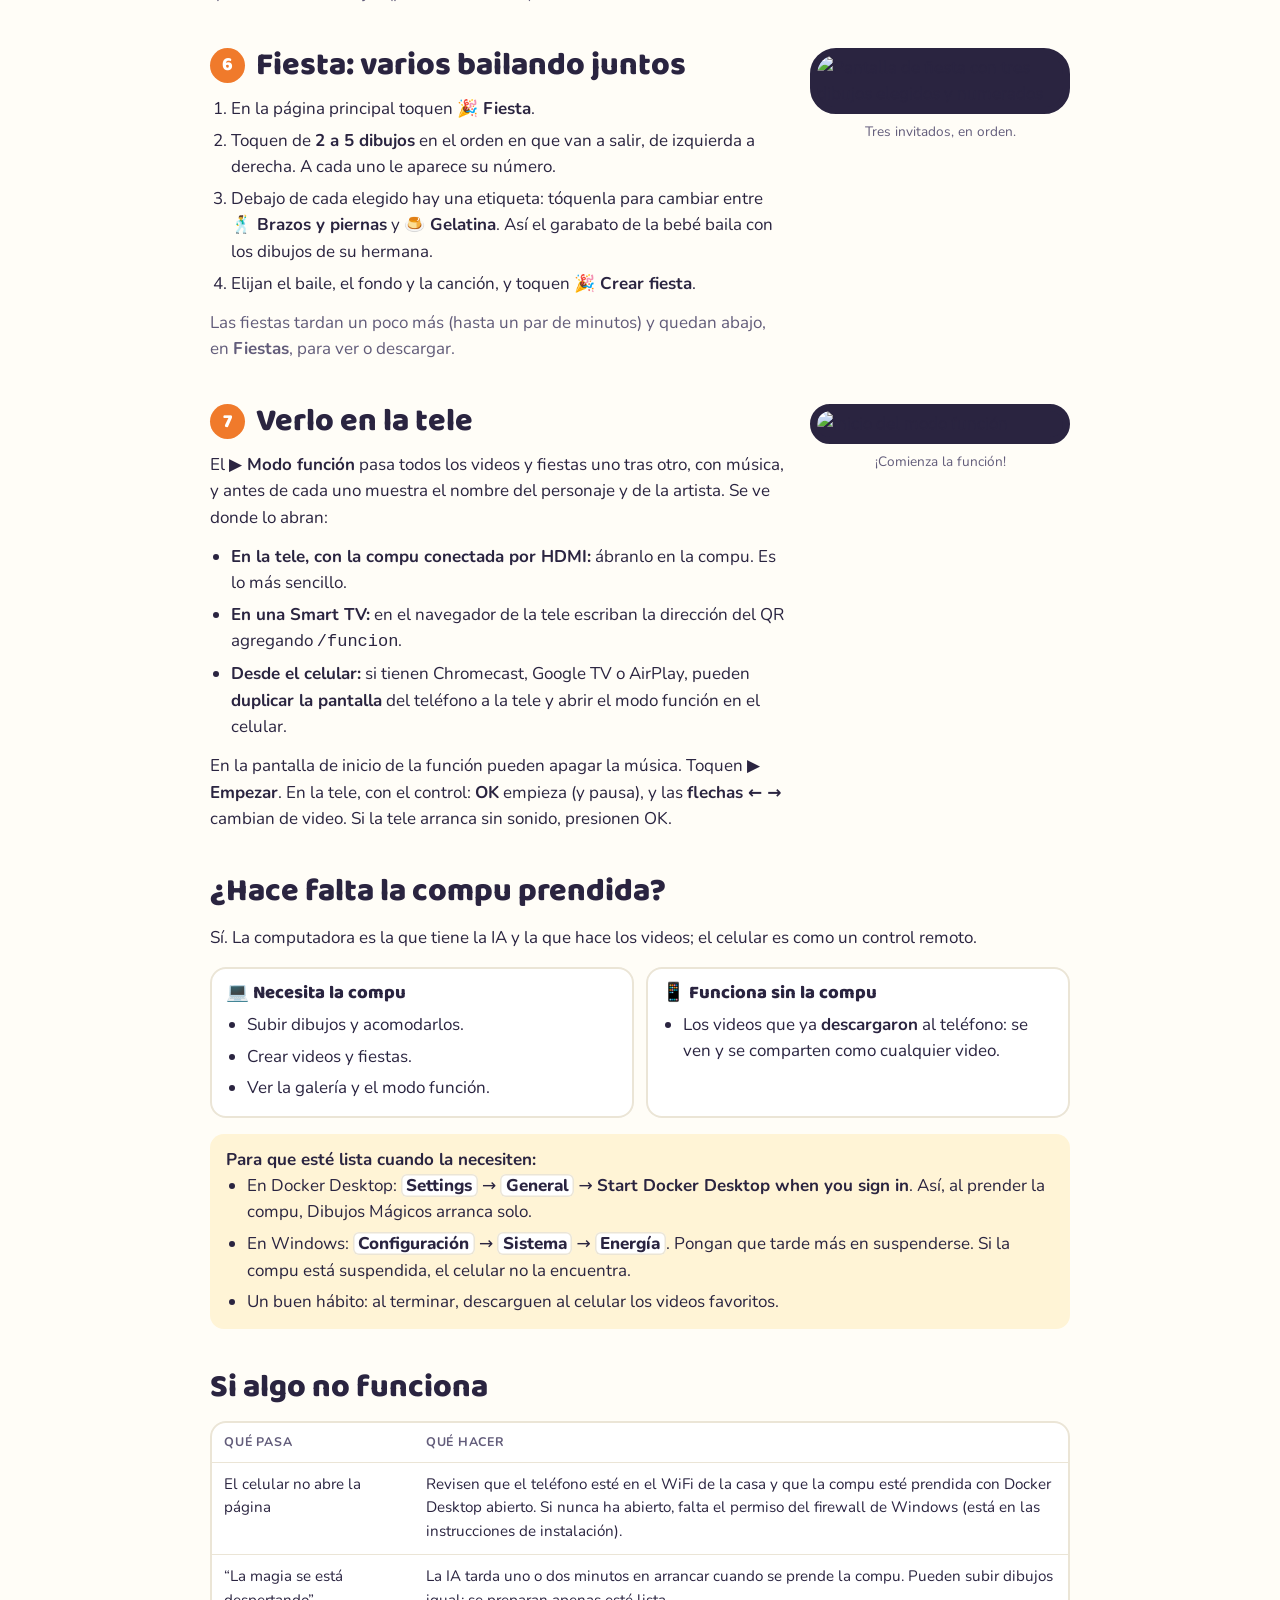
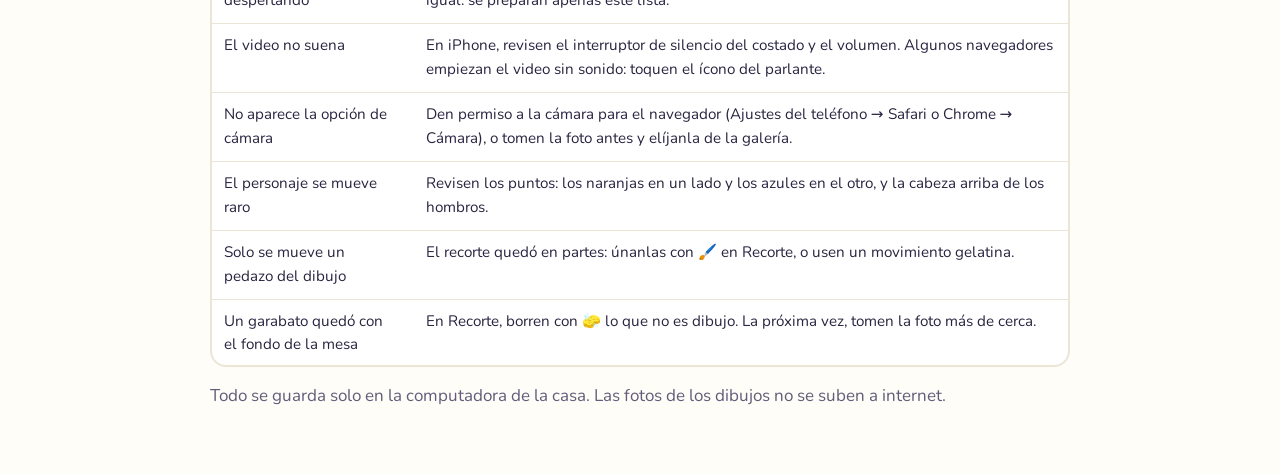
==== commit 02cc29f0: "Modo función para Smart TV, un solo sonido a la vez y cinco canciones nuevas - Modo función reescrit" ====
--- a/dibujos-magicos/app/static/ayuda.html
+++ b/dibujos-magicos/app/static/ayuda.html
@@ -171,7 +171,7 @@
         <ul>
           <li><b>El tipo:</b> <i>Con brazos y piernas</i> (bailar, saludar, saltar, brincos tijera, dab) o <i>Gelatina</i> (rebotar, bambolear, flotar, menearse), que funciona con cualquier dibujo.</li>
           <li><b>El fondo:</b> parque, playa, noche de estrellas, fondo del mar, espacio o papel blanco.</li>
-          <li><b>La canción:</b> cada movimiento trae una sugerida. <b>Toquen una canción para escucharla</b>, y tóquenla otra vez para pararla.</li>
+          <li><b>La canción:</b> cada movimiento trae una sugerida. <b>Toquen una canción para escucharla</b>; para pararla, tóquenla otra vez o usen <b>⏹ Parar</b>. Nunca suenan dos cosas a la vez: si un video está sonando, se pausa solo.</li>
         </ul>
         <p>Toquen <b>✨ Crear animación</b>. Sale una barra que avanza: tarda entre 10 segundos y un minuto.</p>
         <div class="consejo">Pueden bloquear el teléfono o irse a otra página mientras tanto: el video se sigue haciendo en la compu y aparece cuando vuelvan.</div>
@@ -221,7 +221,7 @@
           <li><b>En una Smart TV:</b> en el navegador de la tele escriban la dirección del QR agregando <code>/funcion</code>.</li>
           <li><b>Desde el celular:</b> si tienen Chromecast, Google TV o AirPlay, pueden <b>duplicar la pantalla</b> del teléfono a la tele y abrir el modo función en el celular.</li>
         </ul>
-        <p>En la pantalla de inicio de la función pueden apagar la música. Toquen <b>▶ Empezar</b>; para pasar de video, toquen la pantalla y usen ⏮ ⏭.</p>
+        <p>En la pantalla de inicio de la función pueden apagar la música. Toquen <b>▶ Empezar</b>. En la tele, con el control: <b>OK</b> empieza (y pausa), y las <b>flechas ← →</b> cambian de video. Si la tele arranca sin sonido, presionen OK.</p>
       </div>
       <figure><span class="celular"><img src="/static/ayuda/08-funcion.jpg" alt="Inicio del modo función" loading="lazy"></span><figcaption>¡Comienza la función!</figcaption></figure>
     </div>
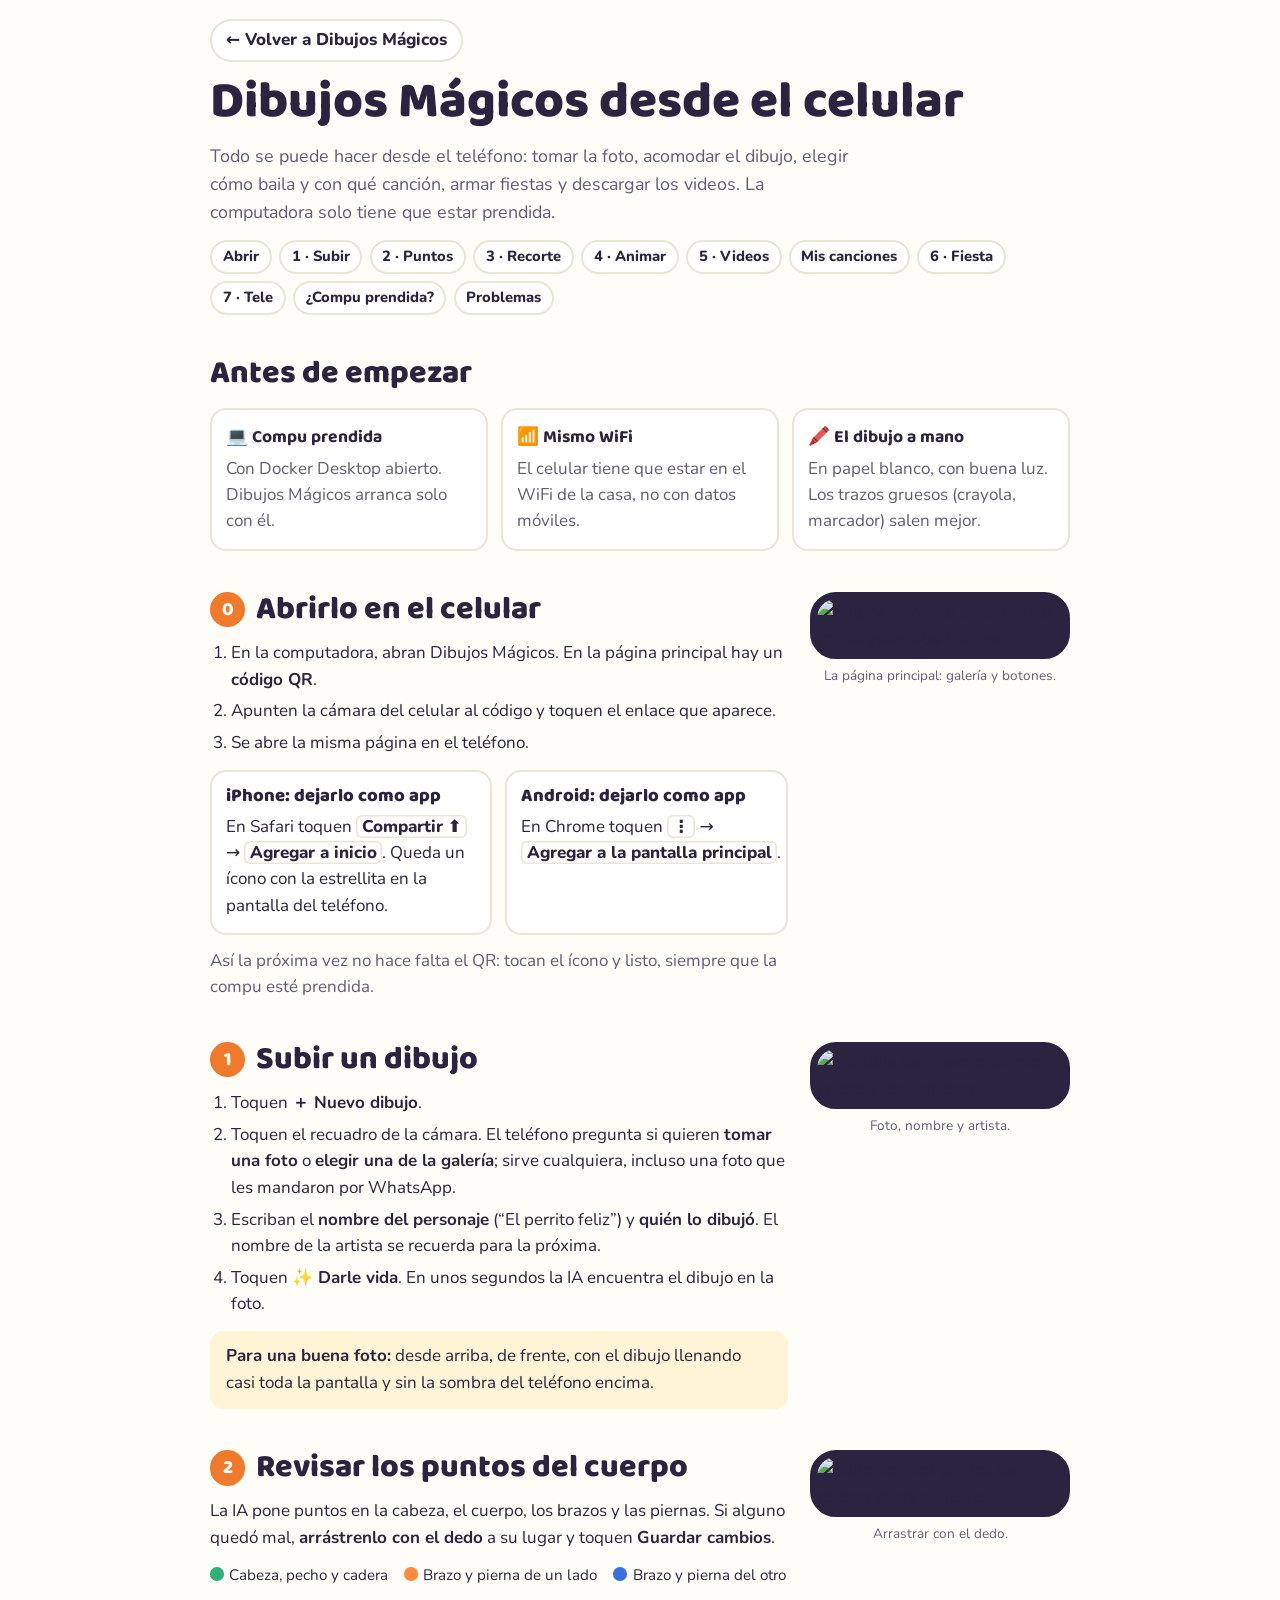
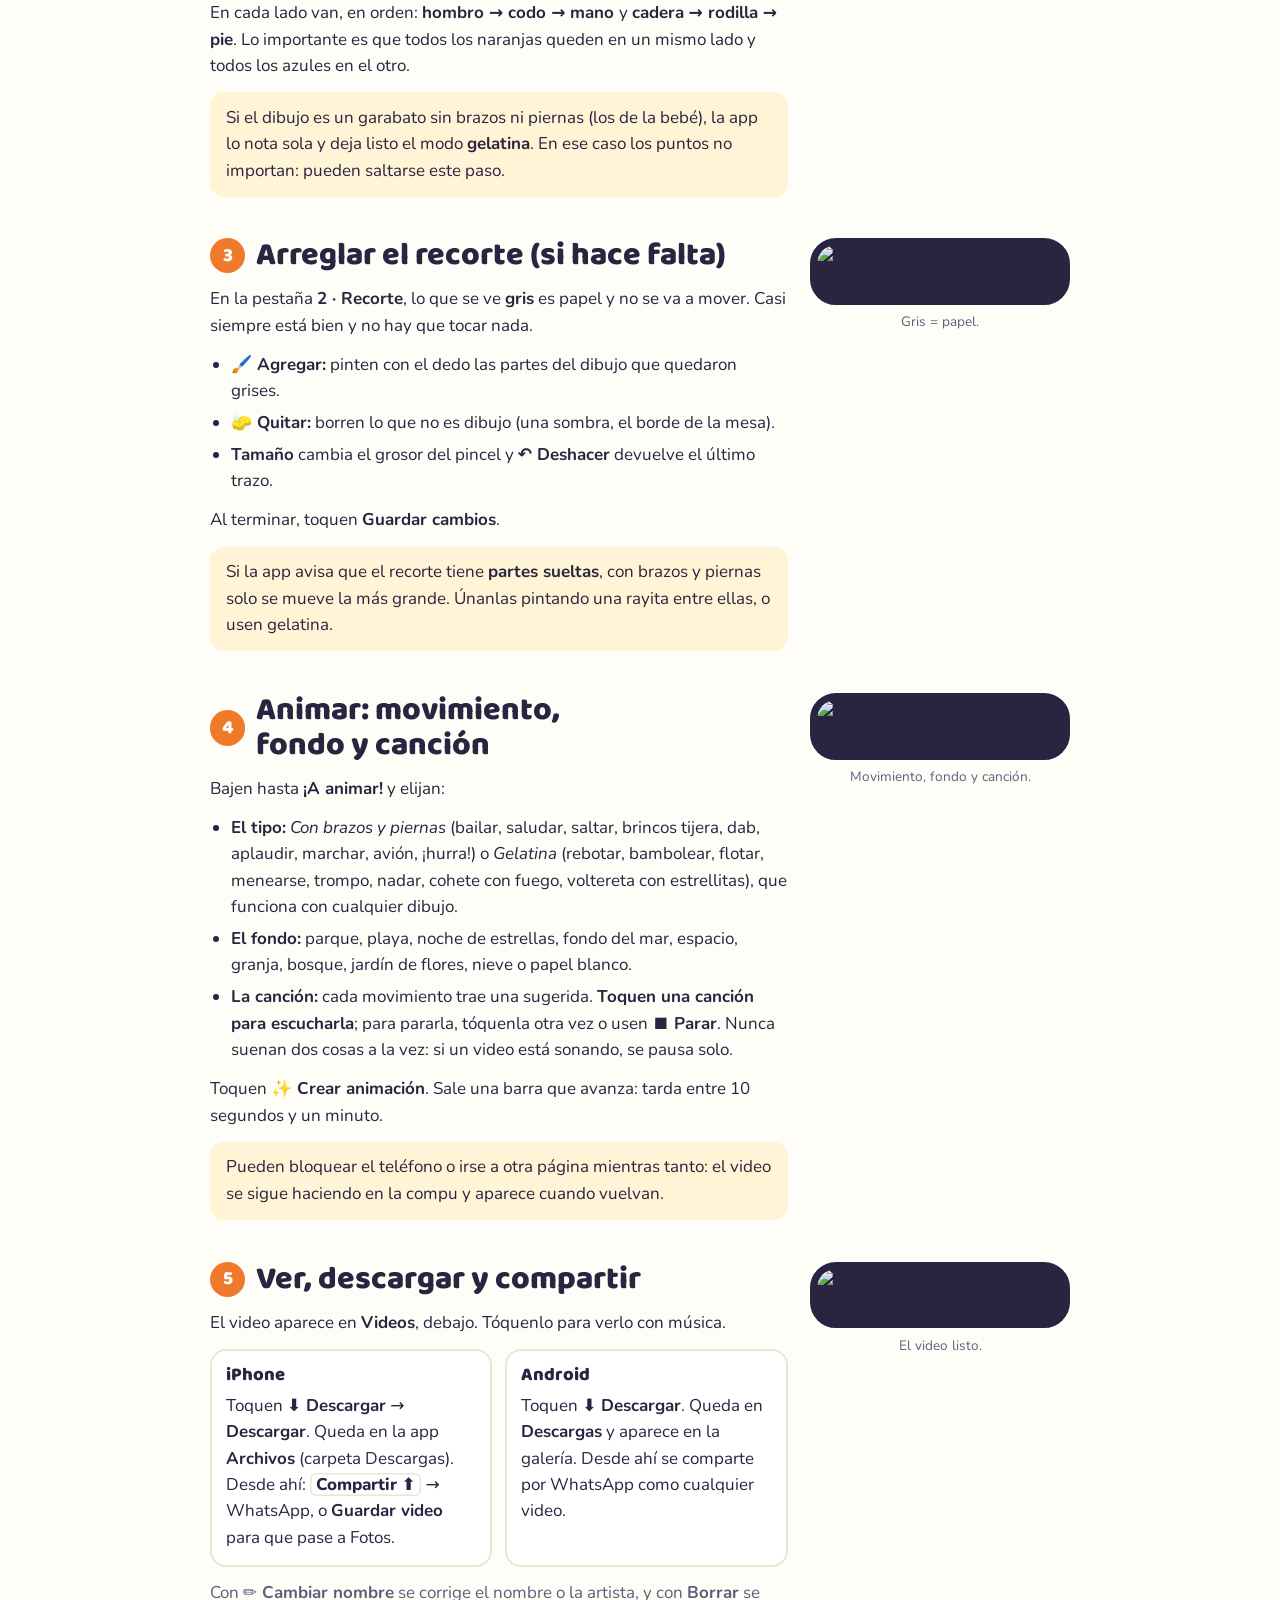
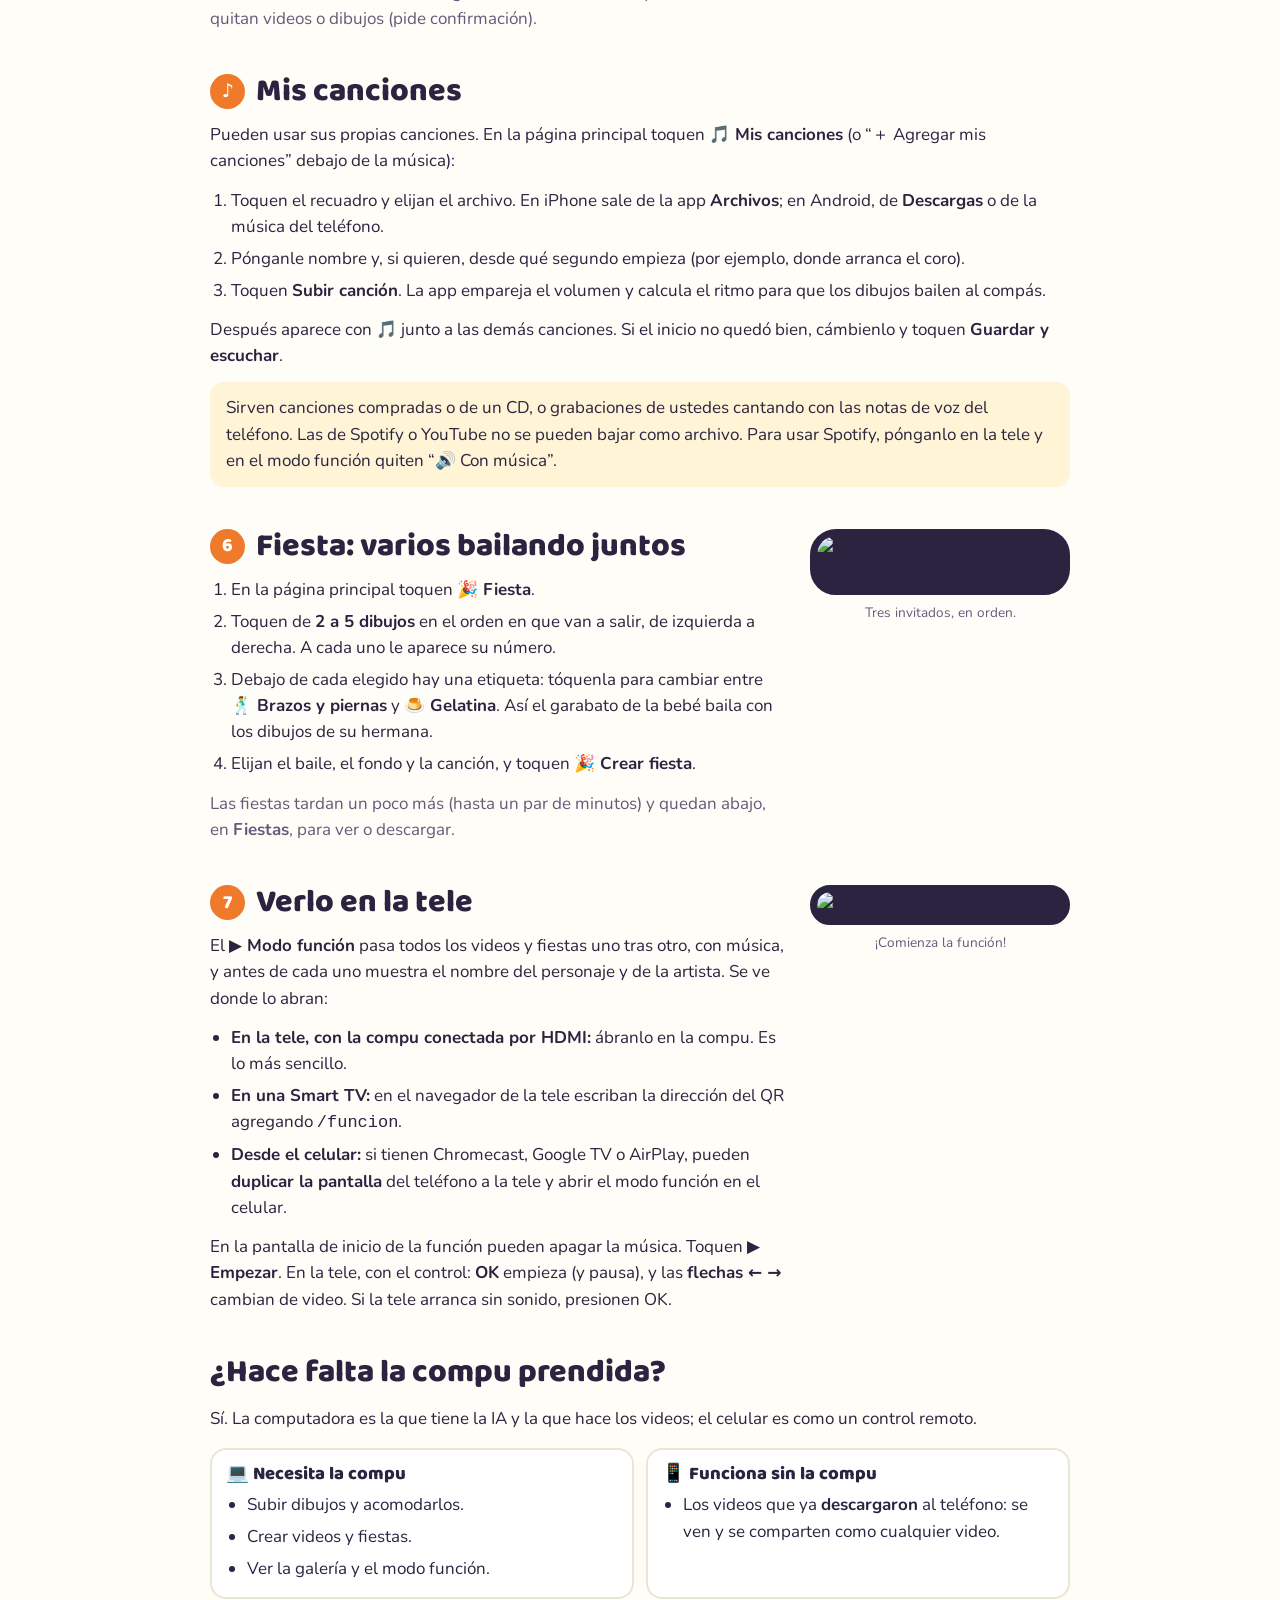
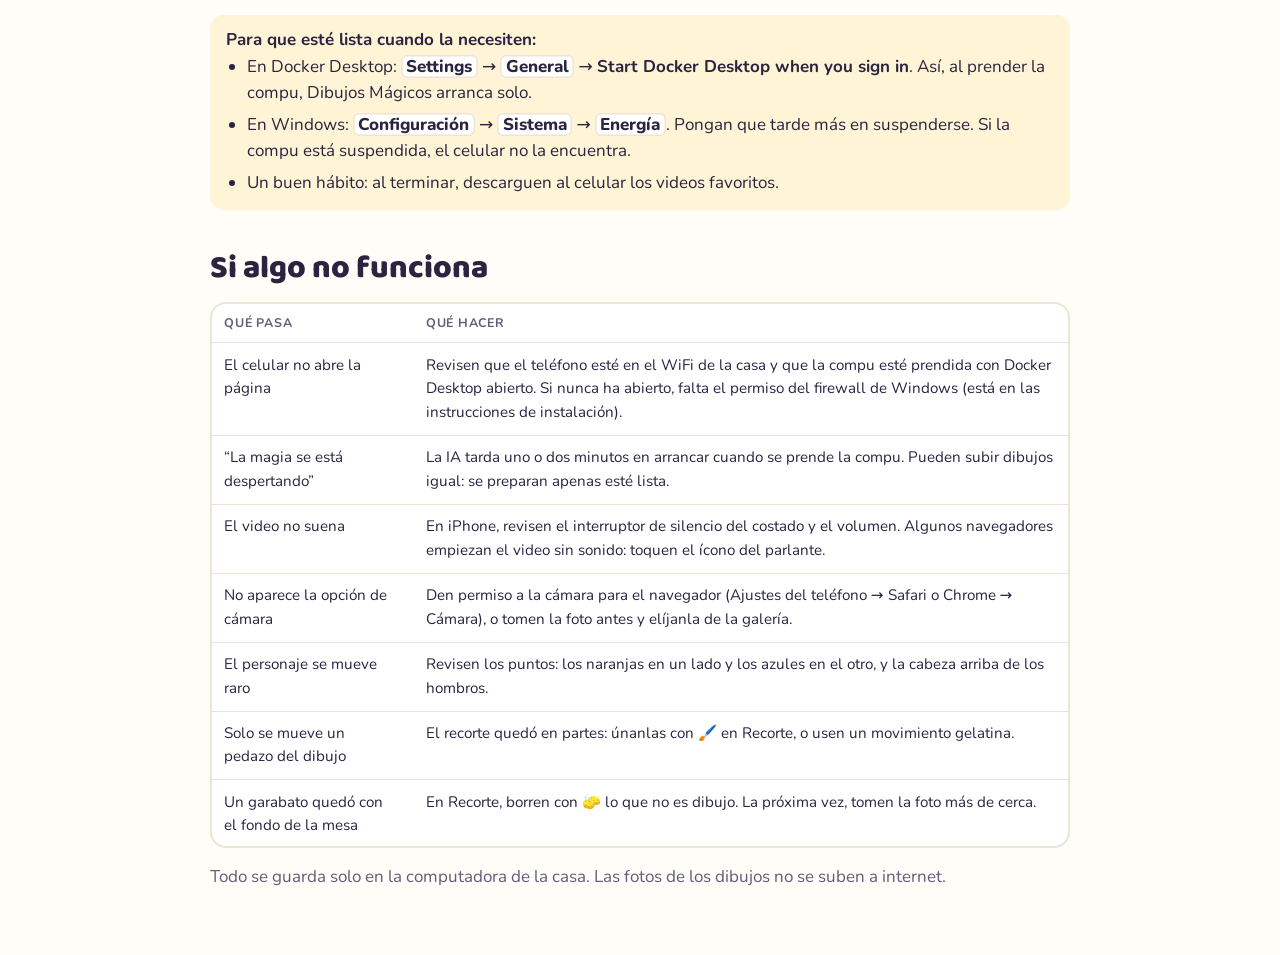
==== commit ead7483b: "Más variedad: bailes nuevos, movimientos con efectos, fondos y canciones propias - Bailes con brazos" ====
--- a/dibujos-magicos/app/static/ayuda.html
+++ b/dibujos-magicos/app/static/ayuda.html
@@ -81,7 +81,7 @@
     <p class="lead">Todo se puede hacer desde el teléfono: tomar la foto, acomodar el dibujo, elegir cómo baila y con qué canción, armar fiestas y descargar los videos. La computadora solo tiene que estar prendida.</p>
     <nav class="indice" aria-label="Contenido">
       <a href="#abrir">Abrir</a><a href="#subir">1 · Subir</a><a href="#puntos">2 · Puntos</a><a href="#recorte">3 · Recorte</a>
-      <a href="#animar">4 · Animar</a><a href="#videos">5 · Videos</a><a href="#fiesta">6 · Fiesta</a><a href="#tele">7 · Tele</a><a href="#compu">¿Compu prendida?</a><a href="#problemas">Problemas</a>
+      <a href="#animar">4 · Animar</a><a href="#videos">5 · Videos</a><a href="#canciones">Mis canciones</a><a href="#fiesta">6 · Fiesta</a><a href="#tele">7 · Tele</a><a href="#compu">¿Compu prendida?</a><a href="#problemas">Problemas</a>
     </nav>
   </header>
 
@@ -169,8 +169,8 @@
         <div class="titulo-paso"><span class="num">4</span><h2>Animar: movimiento, fondo y canción</h2></div>
         <p>Bajen hasta <b>¡A animar!</b> y elijan:</p>
         <ul>
-          <li><b>El tipo:</b> <i>Con brazos y piernas</i> (bailar, saludar, saltar, brincos tijera, dab) o <i>Gelatina</i> (rebotar, bambolear, flotar, menearse), que funciona con cualquier dibujo.</li>
-          <li><b>El fondo:</b> parque, playa, noche de estrellas, fondo del mar, espacio o papel blanco.</li>
+          <li><b>El tipo:</b> <i>Con brazos y piernas</i> (bailar, saludar, saltar, brincos tijera, dab, aplaudir, marchar, avión, ¡hurra!) o <i>Gelatina</i> (rebotar, bambolear, flotar, menearse, trompo, nadar, cohete con fuego, voltereta con estrellitas), que funciona con cualquier dibujo.</li>
+          <li><b>El fondo:</b> parque, playa, noche de estrellas, fondo del mar, espacio, granja, bosque, jardín de flores, nieve o papel blanco.</li>
           <li><b>La canción:</b> cada movimiento trae una sugerida. <b>Toquen una canción para escucharla</b>; para pararla, tóquenla otra vez o usen <b>⏹ Parar</b>. Nunca suenan dos cosas a la vez: si un video está sonando, se pausa solo.</li>
         </ul>
         <p>Toquen <b>✨ Crear animación</b>. Sale una barra que avanza: tarda entre 10 segundos y un minuto.</p>
@@ -192,6 +192,22 @@
         <p class="suave">Con <b>✏️ Cambiar nombre</b> se corrige el nombre o la artista, y con <b>Borrar</b> se quitan videos o dibujos (pide confirmación).</p>
       </div>
       <figure><span class="celular"><img src="/static/ayuda/06-video.jpg" alt="Video terminado con botones de descargar y borrar" loading="lazy"></span><figcaption>El video listo.</figcaption></figure>
+    </div>
+  </section>
+
+  <section id="canciones">
+    <div class="paso sin-foto">
+      <div>
+        <div class="titulo-paso"><span class="num">♪</span><h2>Mis canciones</h2></div>
+        <p>Pueden usar sus propias canciones. En la página principal toquen <b>🎵 Mis canciones</b> (o “＋ Agregar mis canciones” debajo de la música):</p>
+        <ol>
+          <li>Toquen el recuadro y elijan el archivo. En iPhone sale de la app <b>Archivos</b>; en Android, de <b>Descargas</b> o de la música del teléfono.</li>
+          <li>Pónganle nombre y, si quieren, desde qué segundo empieza (por ejemplo, donde arranca el coro).</li>
+          <li>Toquen <b>Subir canción</b>. La app empareja el volumen y calcula el ritmo para que los dibujos bailen al compás.</li>
+        </ol>
+        <p>Después aparece con 🎵 junto a las demás canciones. Si el inicio no quedó bien, cámbienlo y toquen <b>Guardar y escuchar</b>.</p>
+        <div class="consejo">Sirven canciones compradas o de un CD, o grabaciones de ustedes cantando con las notas de voz del teléfono. Las de Spotify o YouTube no se pueden bajar como archivo. Para usar Spotify, pónganlo en la tele y en el modo función quiten “🔊 Con música”.</div>
+      </div>
     </div>
   </section>
 
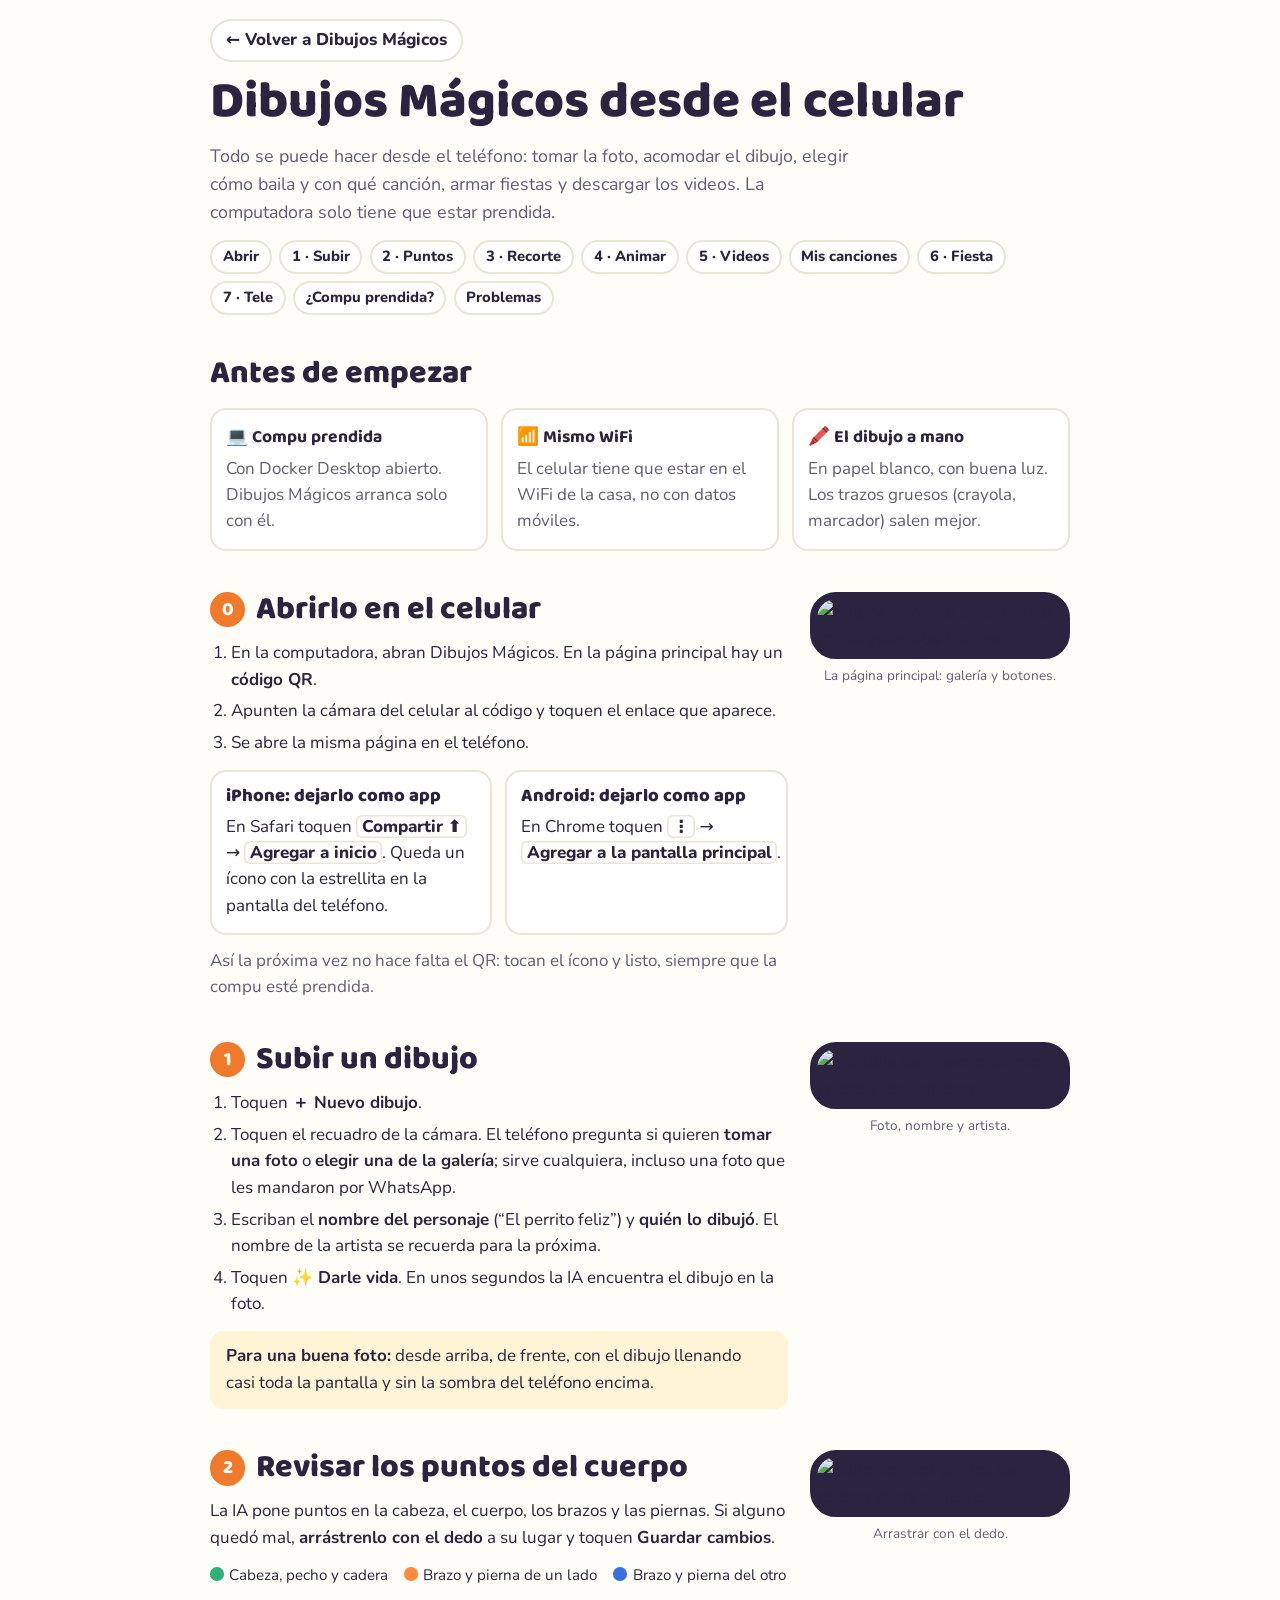
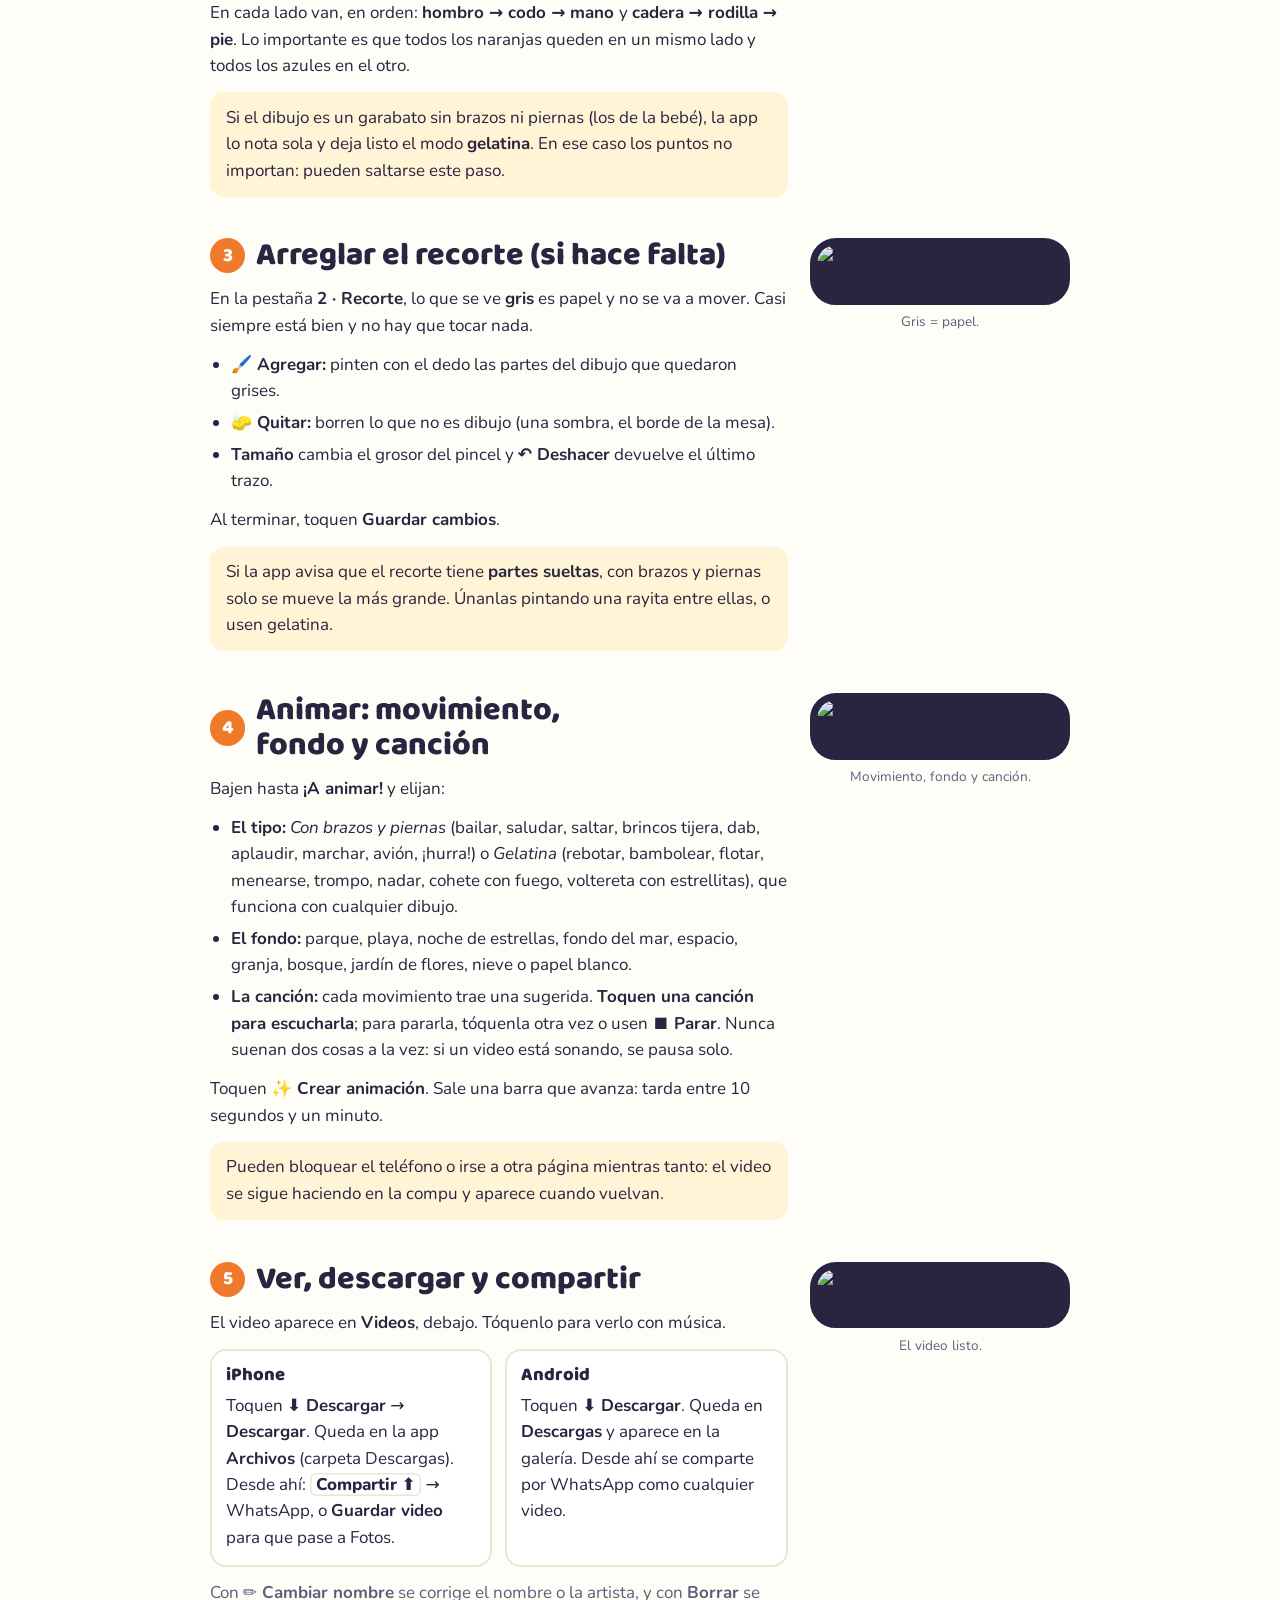
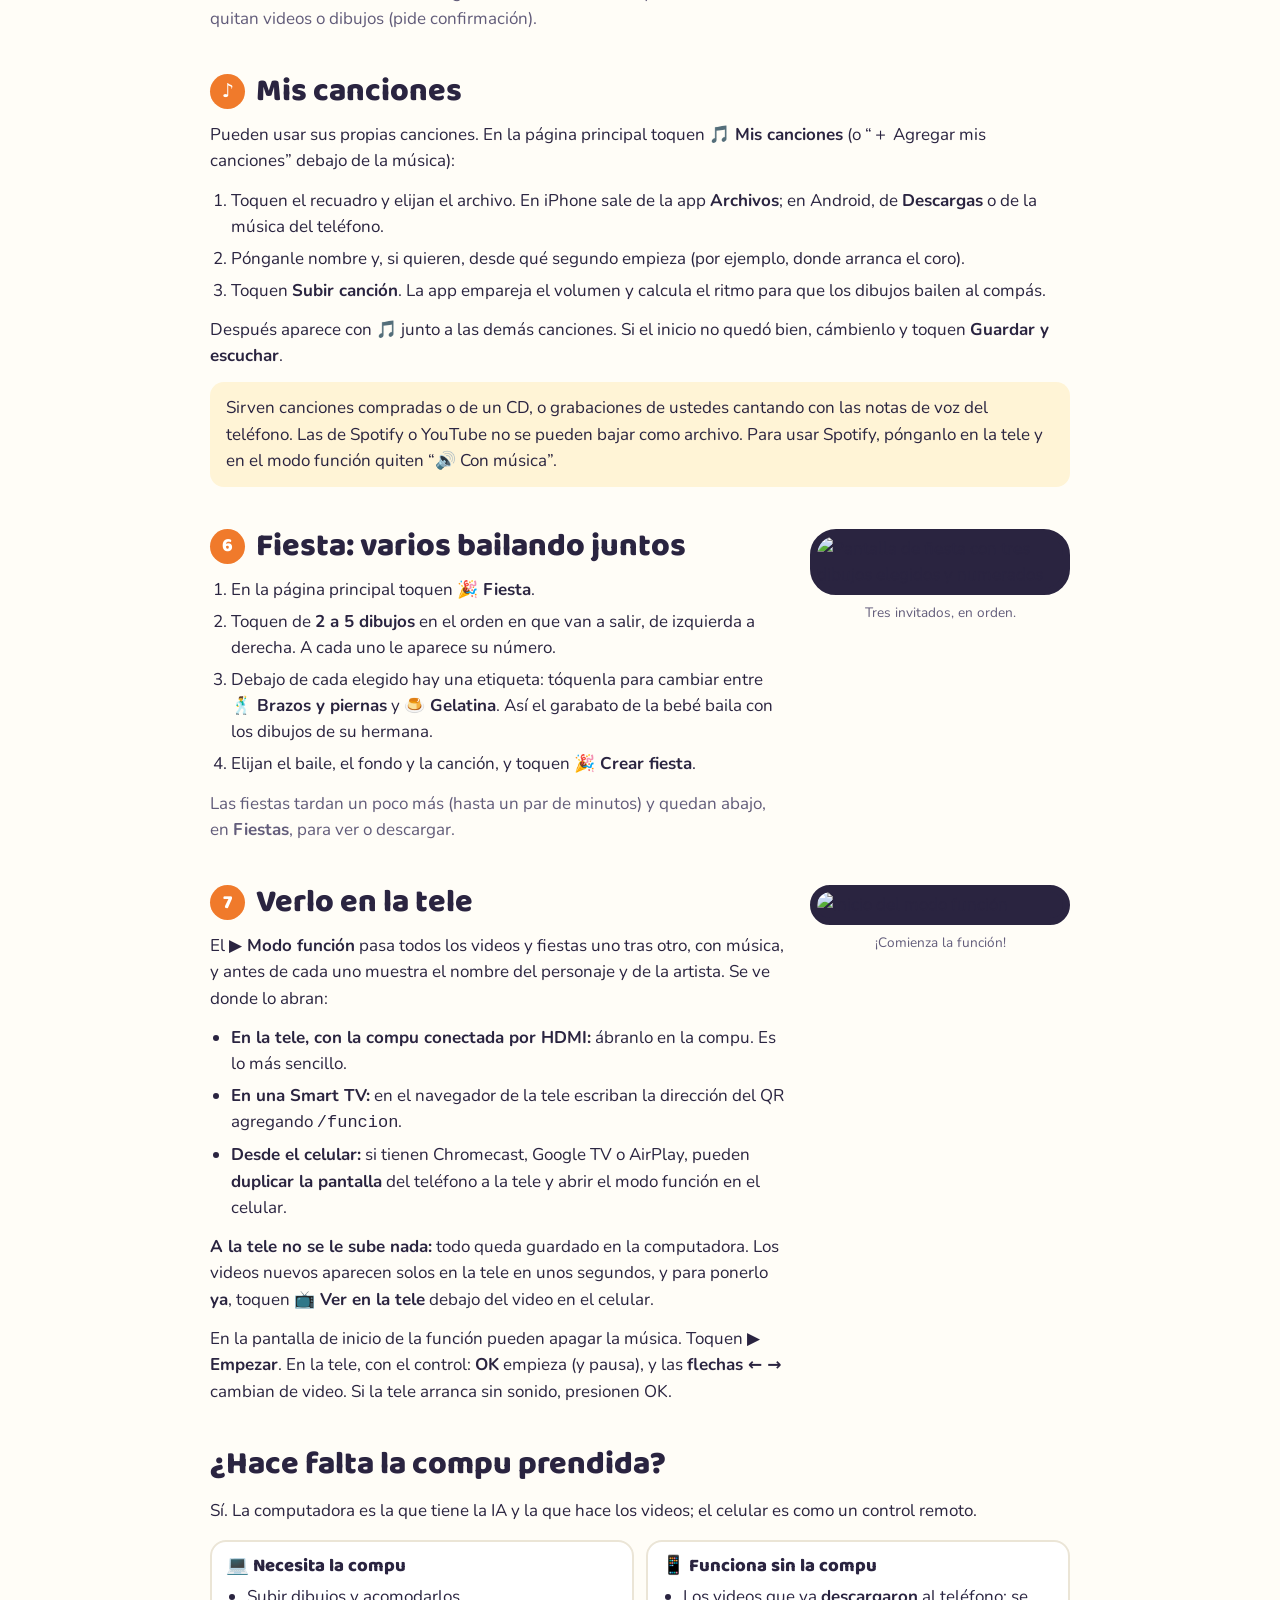
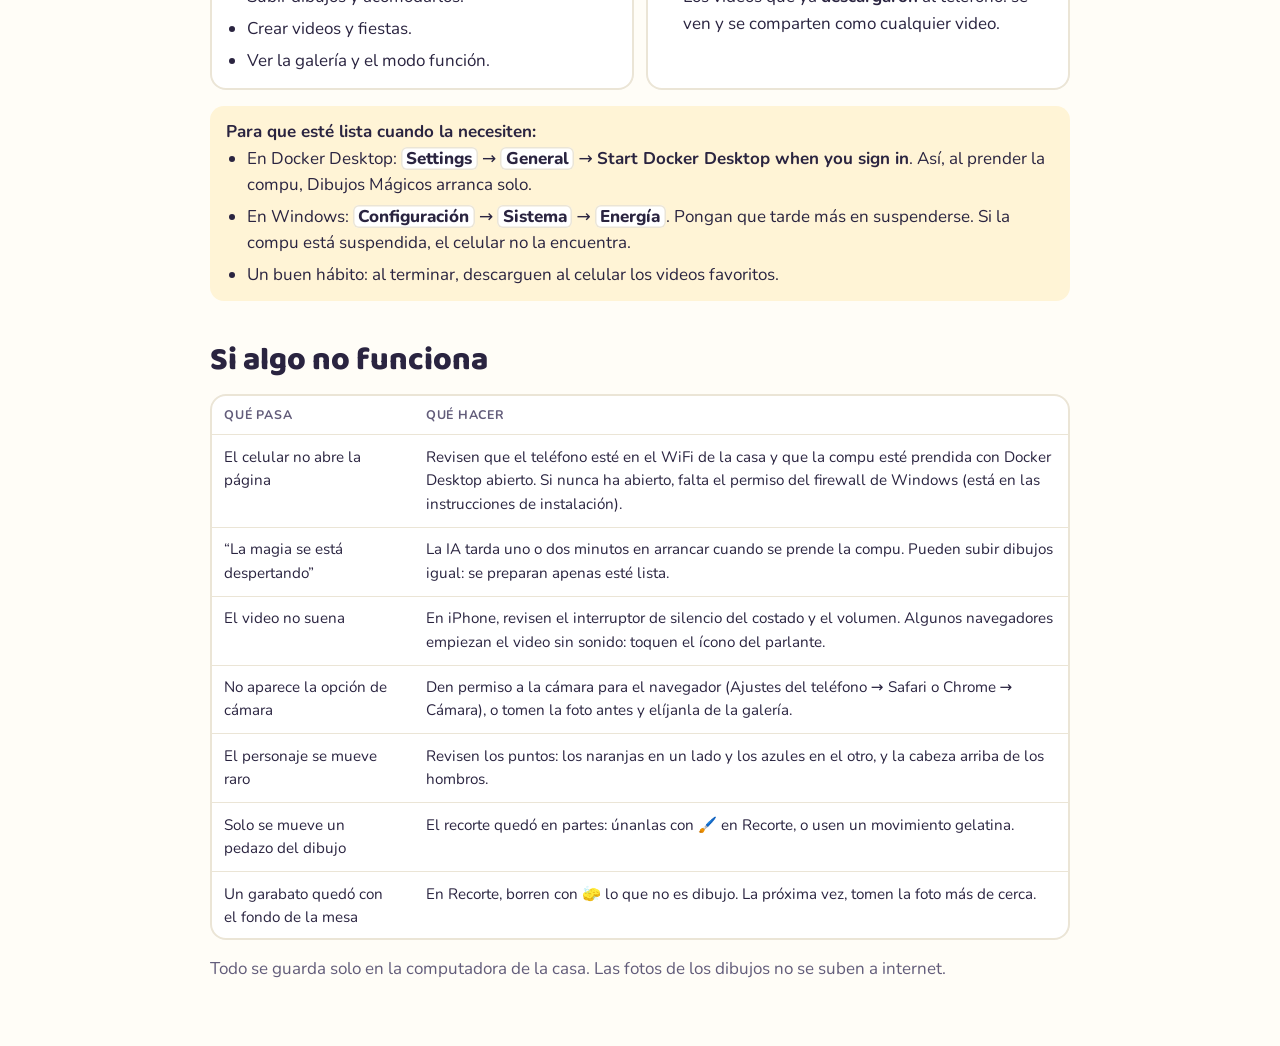
==== commit 04286b52: "Celular → tele: botón "Ver en la tele" y videos nuevos al instante - Debajo de cada video y fiesta, " ====
--- a/dibujos-magicos/app/static/ayuda.html
+++ b/dibujos-magicos/app/static/ayuda.html
@@ -237,6 +237,7 @@
           <li><b>En una Smart TV:</b> en el navegador de la tele escriban la dirección del QR agregando <code>/funcion</code>.</li>
           <li><b>Desde el celular:</b> si tienen Chromecast, Google TV o AirPlay, pueden <b>duplicar la pantalla</b> del teléfono a la tele y abrir el modo función en el celular.</li>
         </ul>
+        <p><b>A la tele no se le sube nada:</b> todo queda guardado en la computadora. Los videos nuevos aparecen solos en la tele en unos segundos, y para ponerlo <b>ya</b>, toquen <b>📺 Ver en la tele</b> debajo del video en el celular.</p>
         <p>En la pantalla de inicio de la función pueden apagar la música. Toquen <b>▶ Empezar</b>. En la tele, con el control: <b>OK</b> empieza (y pausa), y las <b>flechas ← →</b> cambian de video. Si la tele arranca sin sonido, presionen OK.</p>
       </div>
       <figure><span class="celular"><img src="/static/ayuda/08-funcion.jpg" alt="Inicio del modo función" loading="lazy"></span><figcaption>¡Comienza la función!</figcaption></figure>
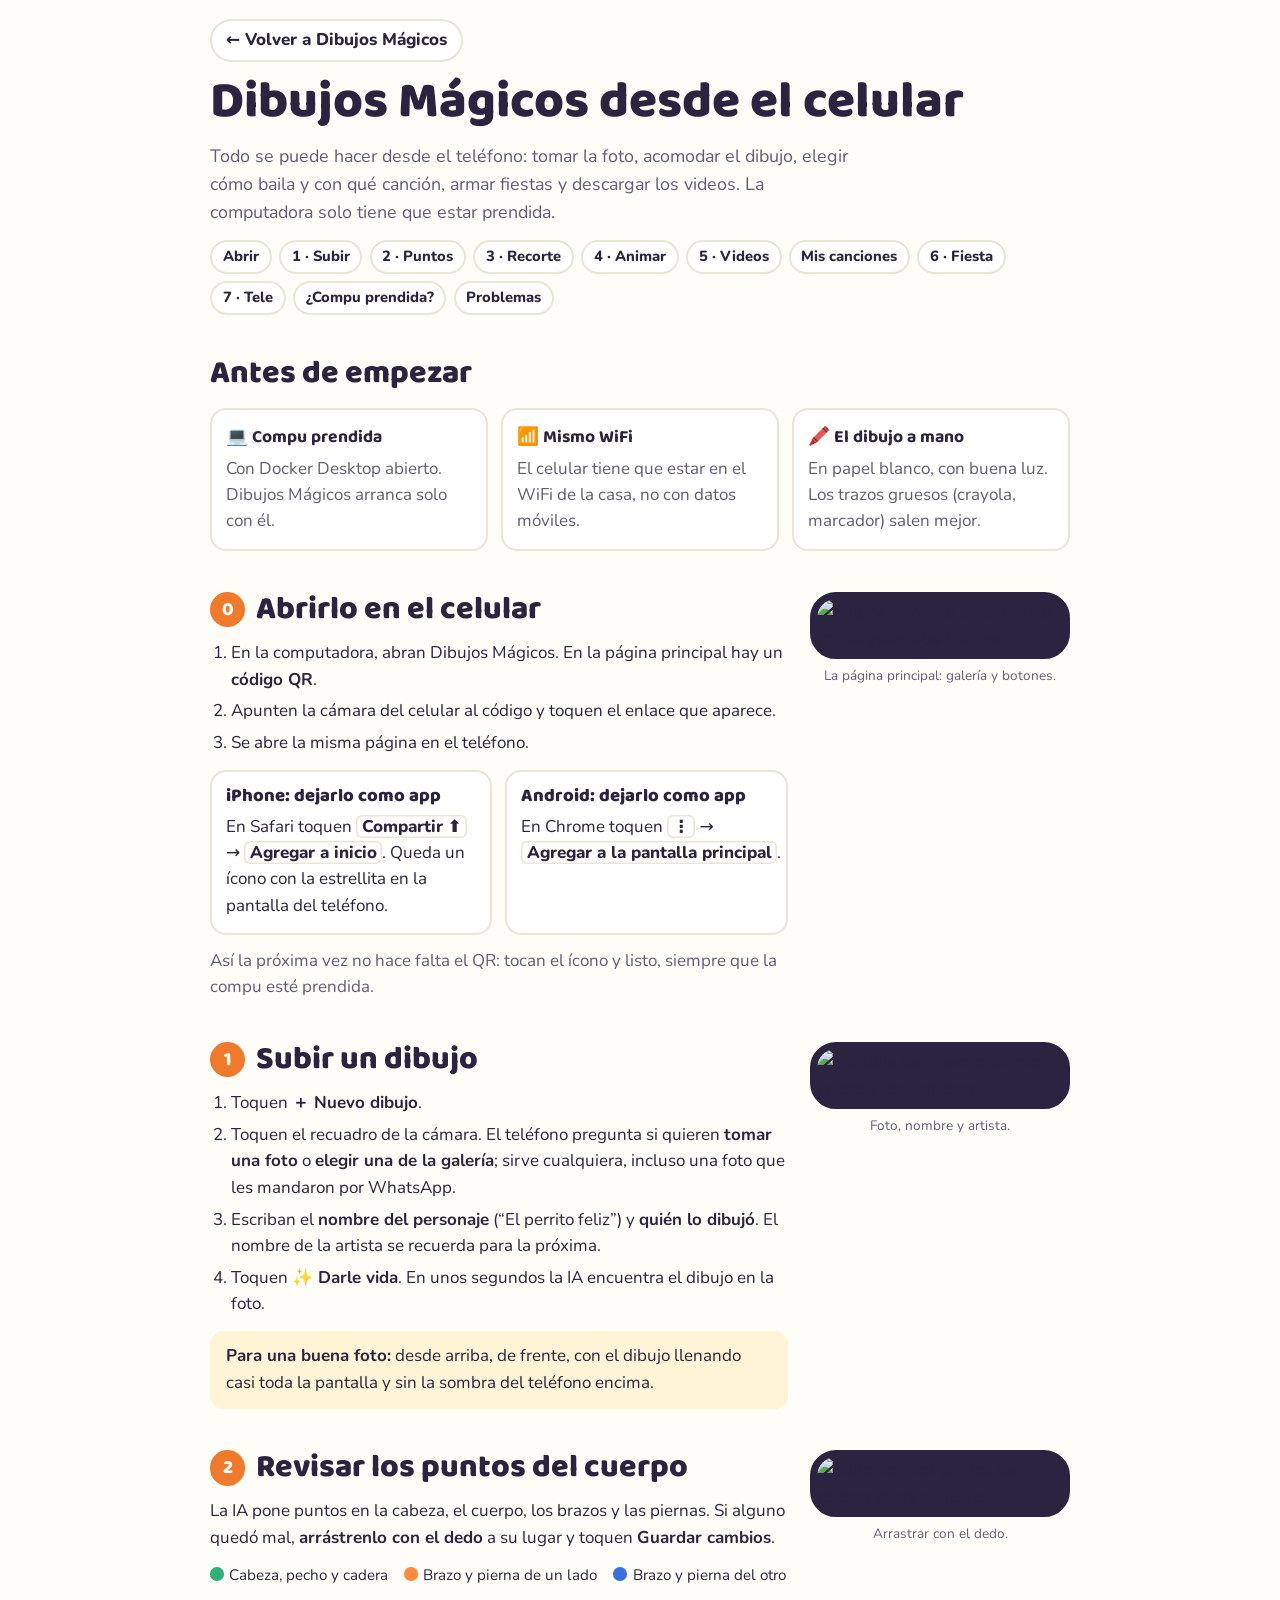
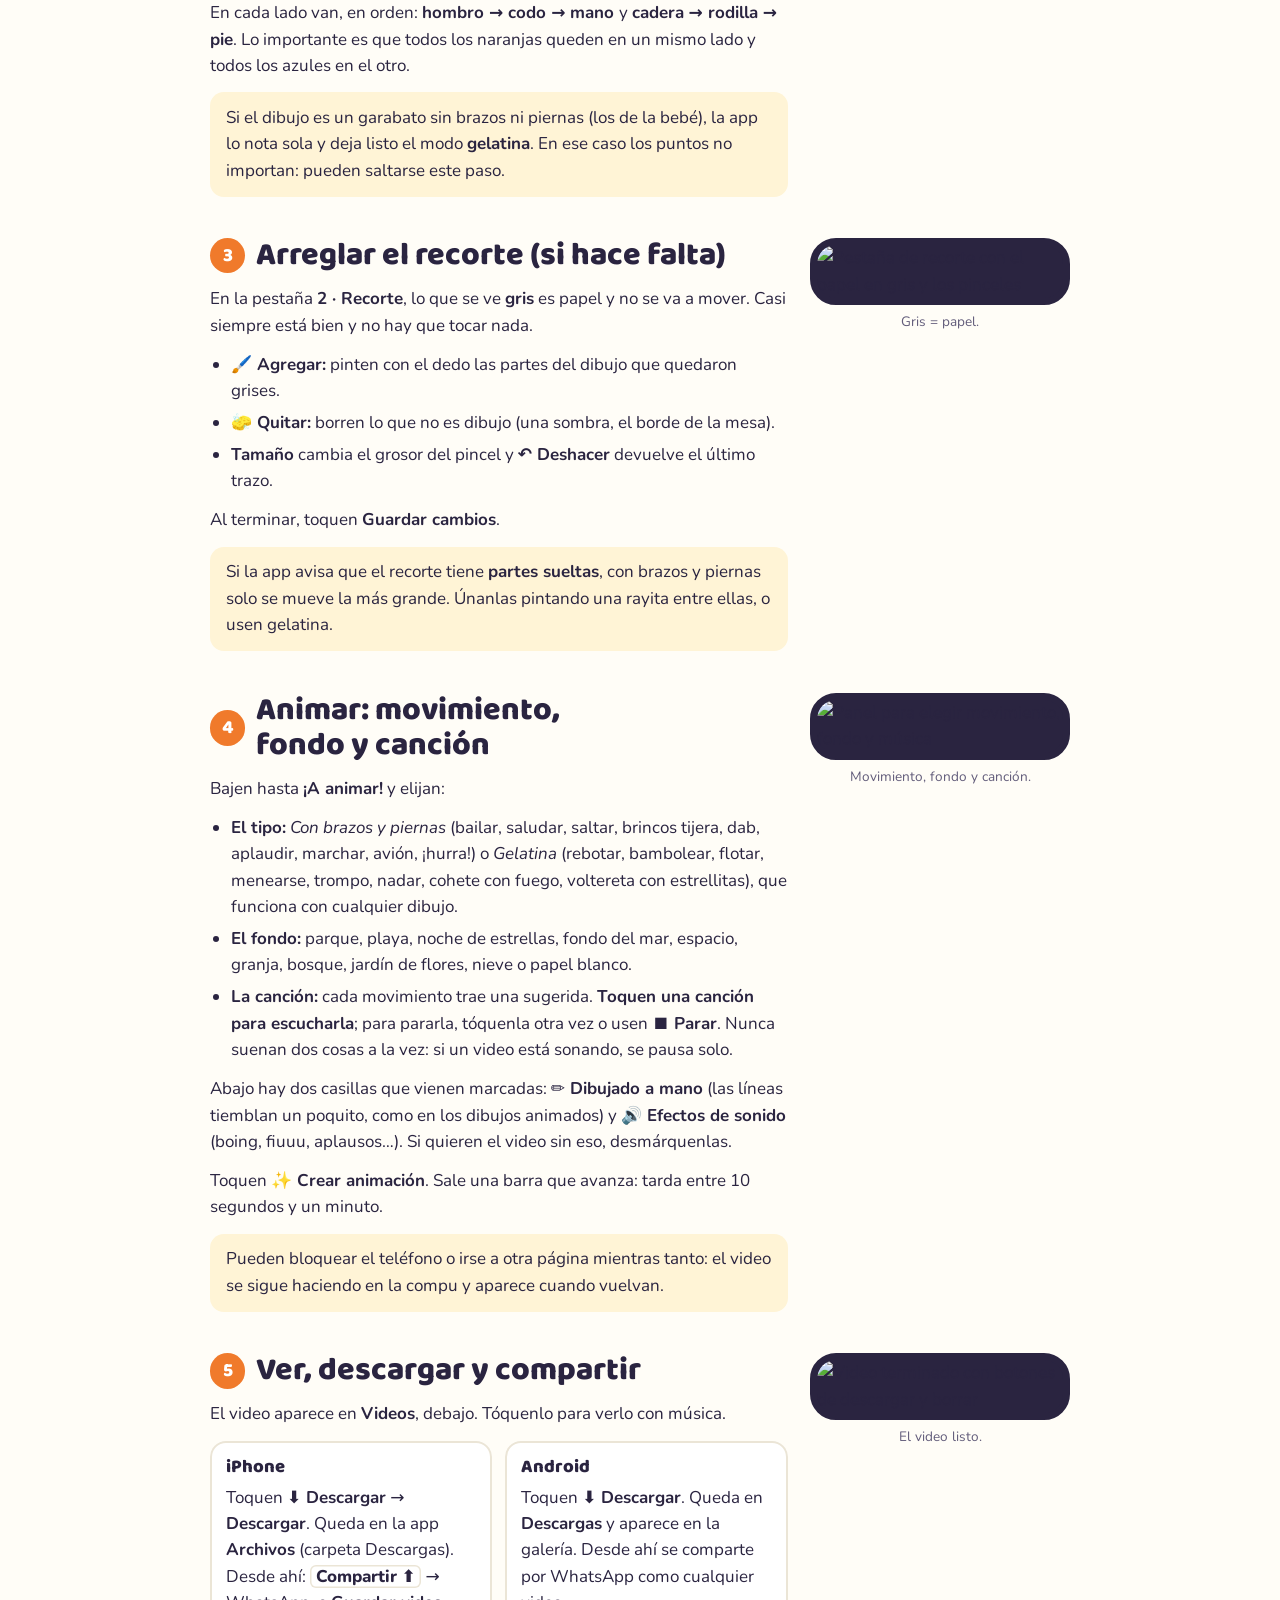
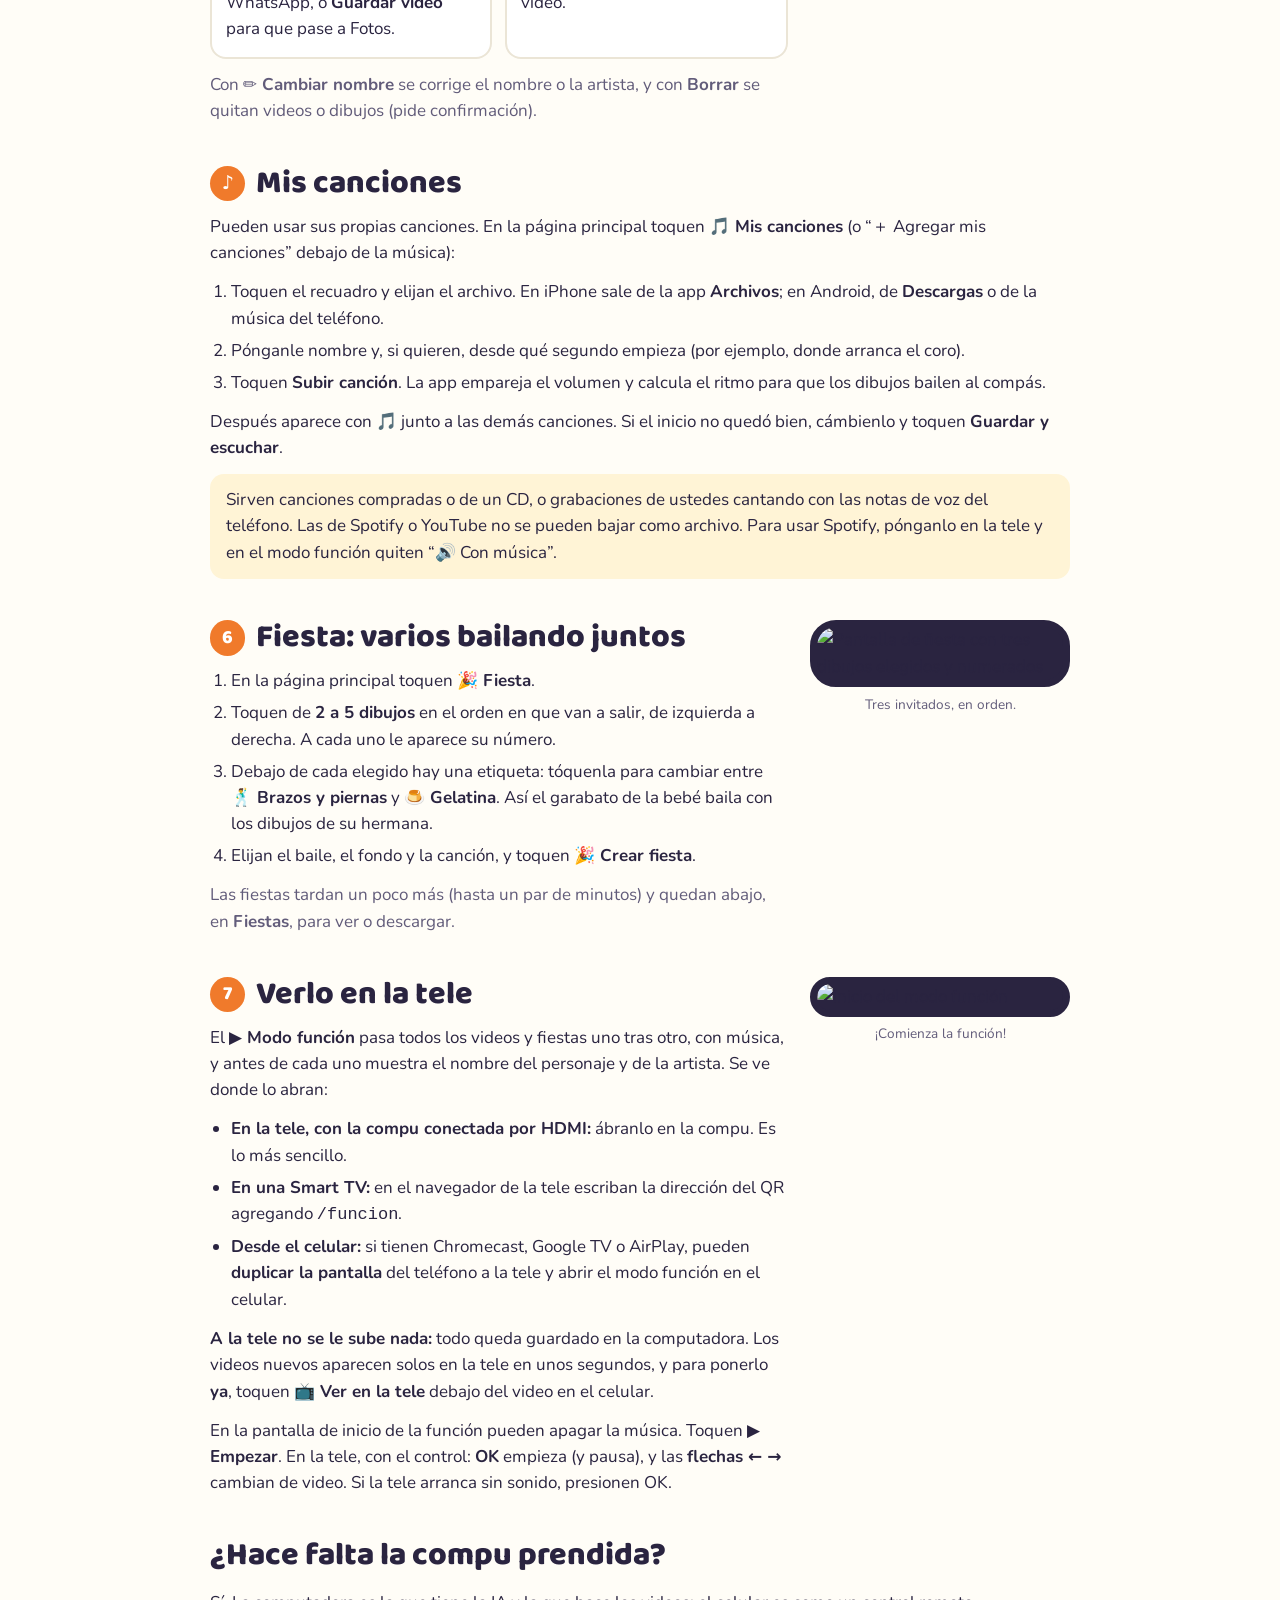
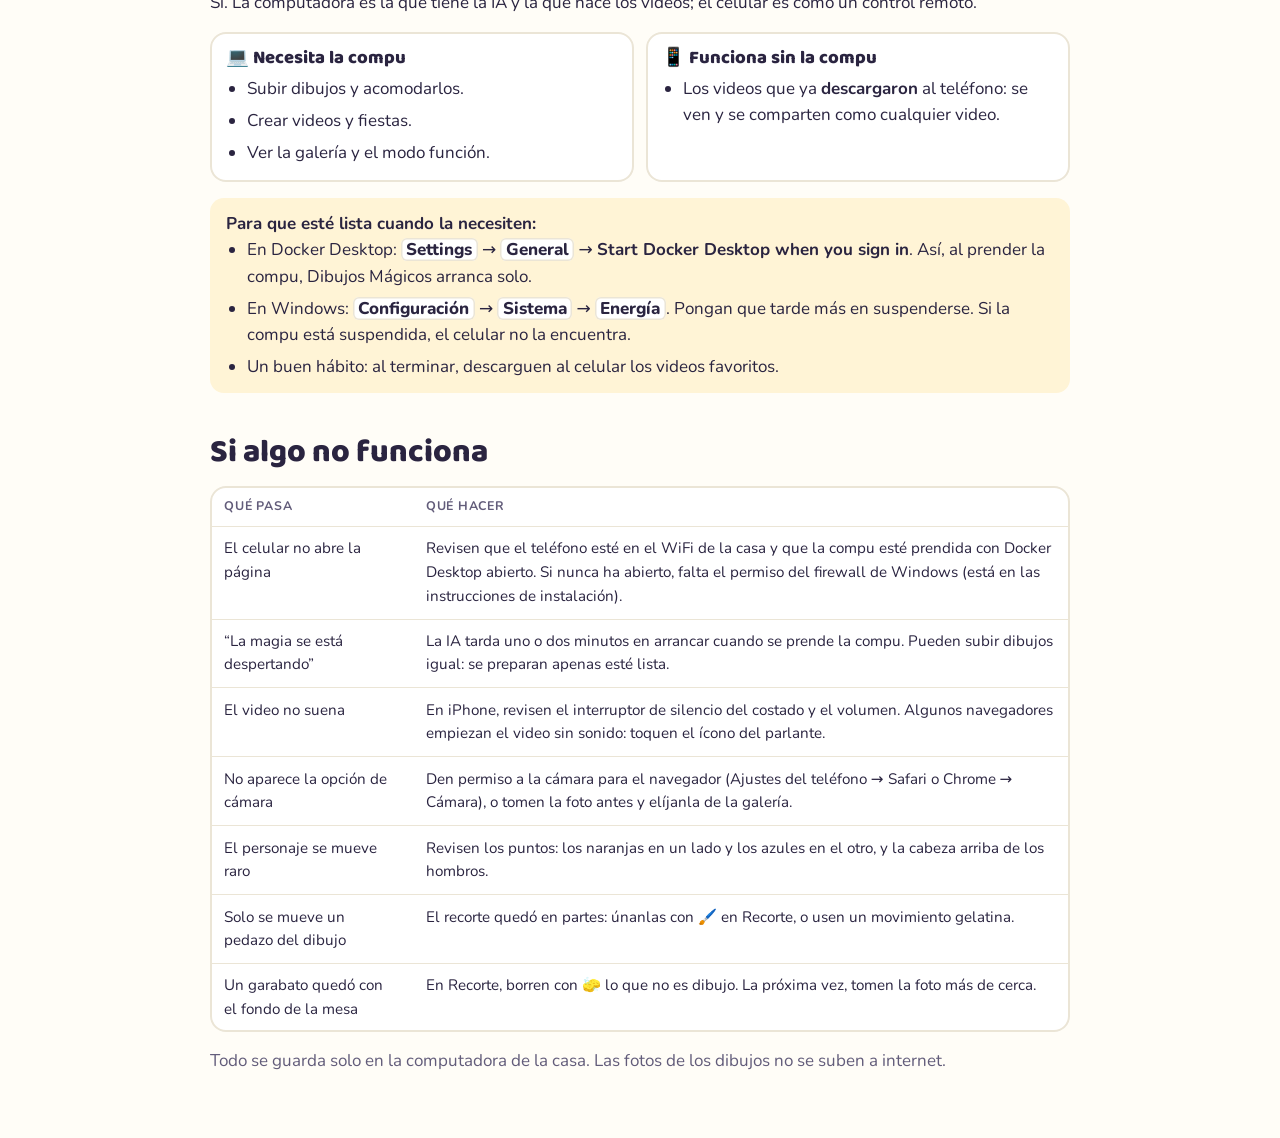
==== commit 19f02c6d: "Más vida: dibujado a mano, fondos animados, sombras, trucos de animación y sonidos - Dibujado a mano" ====
--- a/dibujos-magicos/app/static/ayuda.html
+++ b/dibujos-magicos/app/static/ayuda.html
@@ -173,6 +173,7 @@
           <li><b>El fondo:</b> parque, playa, noche de estrellas, fondo del mar, espacio, granja, bosque, jardín de flores, nieve o papel blanco.</li>
           <li><b>La canción:</b> cada movimiento trae una sugerida. <b>Toquen una canción para escucharla</b>; para pararla, tóquenla otra vez o usen <b>⏹ Parar</b>. Nunca suenan dos cosas a la vez: si un video está sonando, se pausa solo.</li>
         </ul>
+        <p>Abajo hay dos casillas que vienen marcadas: <b>✏️ Dibujado a mano</b> (las líneas tiemblan un poquito, como en los dibujos animados) y <b>🔊 Efectos de sonido</b> (boing, fiuuu, aplausos…). Si quieren el video sin eso, desmárquenlas.</p>
         <p>Toquen <b>✨ Crear animación</b>. Sale una barra que avanza: tarda entre 10 segundos y un minuto.</p>
         <div class="consejo">Pueden bloquear el teléfono o irse a otra página mientras tanto: el video se sigue haciendo en la compu y aparece cuando vuelvan.</div>
       </div>
